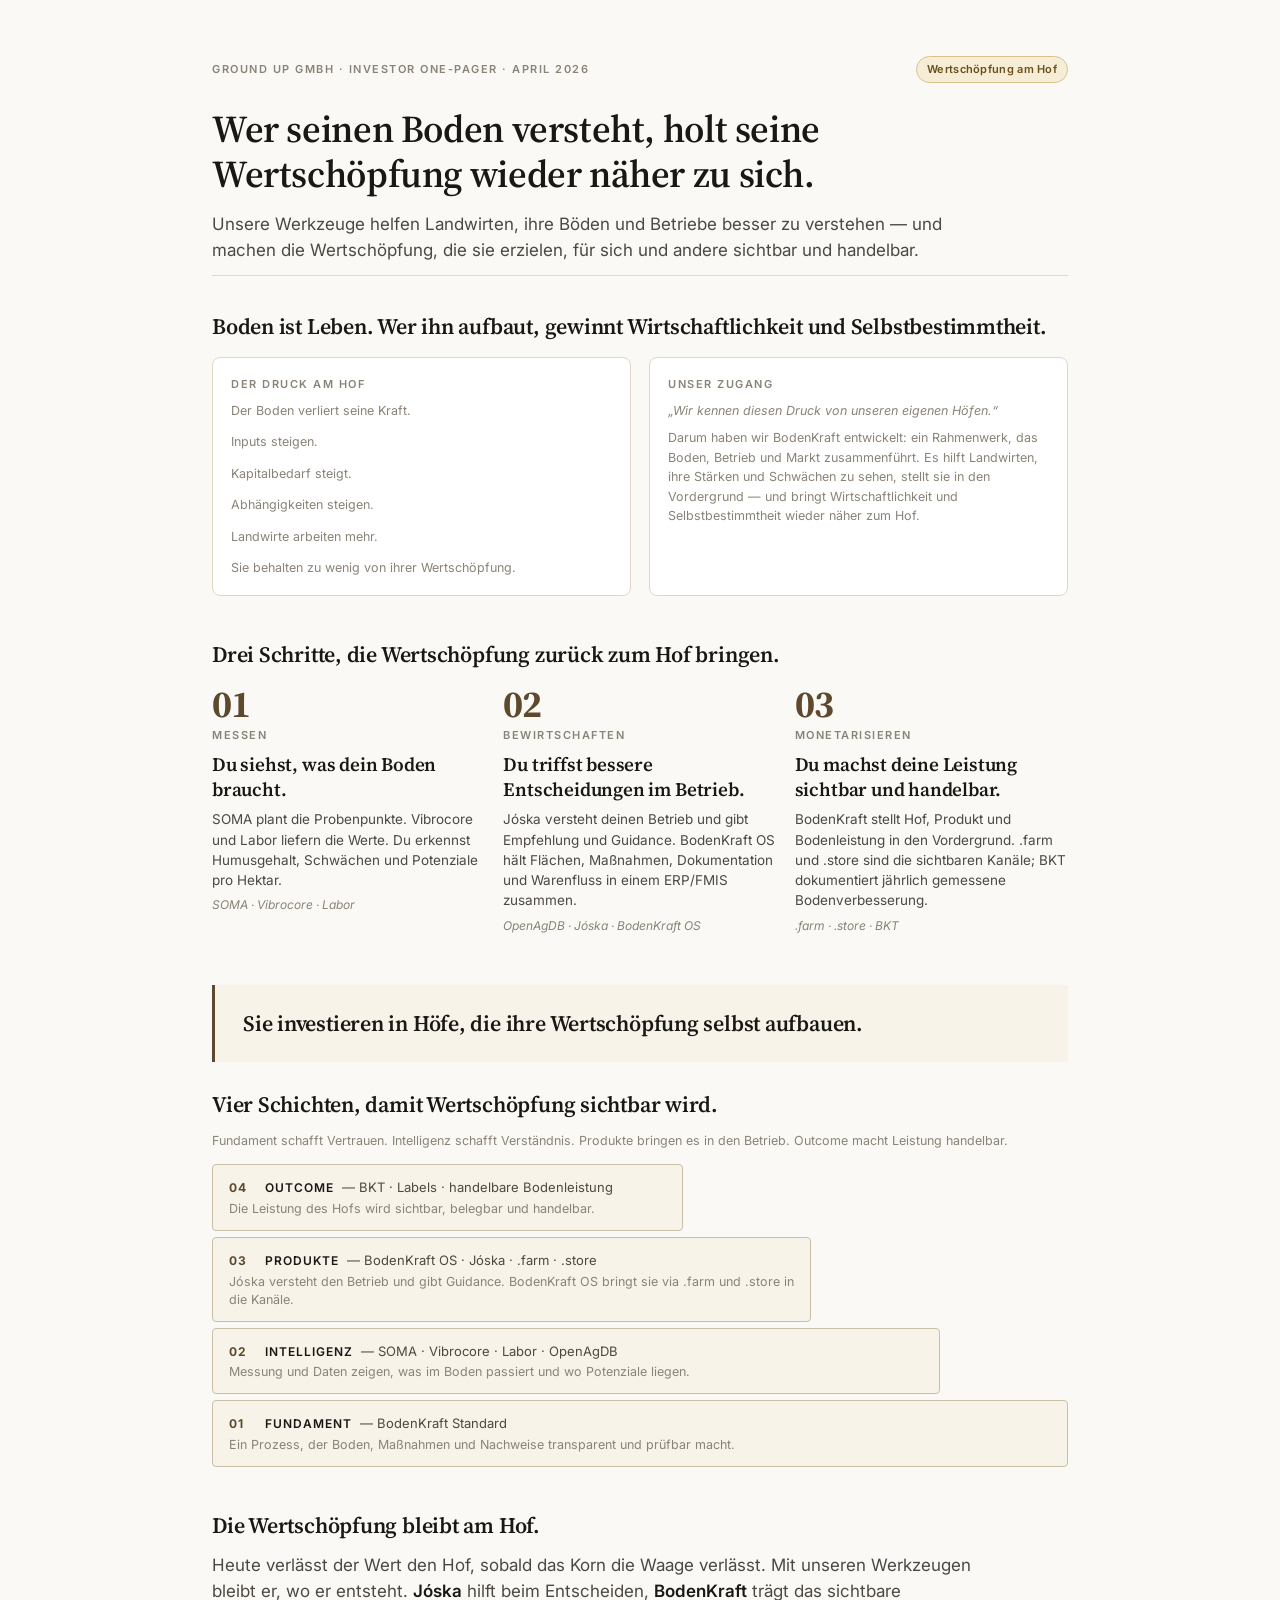
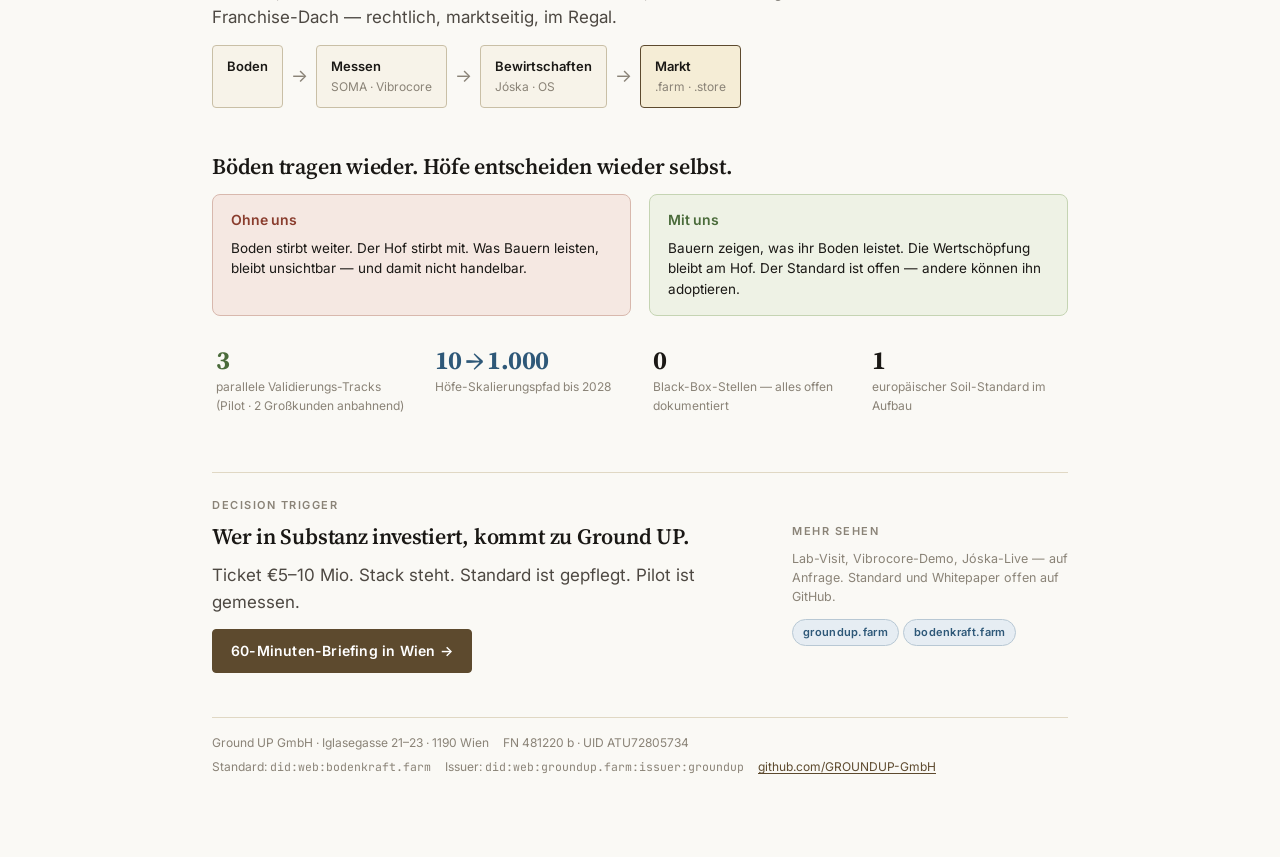
==== storybrand.html @ 5b955aaf "refactor(storybrand): Stack als Fundament-Intelligenz-Produkte-Outcome schärfen Der Stack wurde von " ====
<!DOCTYPE html>
<html lang="de">
<head>
  <meta charset="UTF-8">
  <meta name="viewport" content="width=device-width, initial-scale=1">
  <title>Ground UP &mdash; Investor One-Pager</title>
  <meta name="description" content="Ground UP GmbH: Wer seinen Boden versteht, holt seine Wertschoepfung wieder naeher zu sich. Werkzeuge, die Landwirten helfen, ihre Boeden und Betriebe besser zu verstehen - und die Wertschoepfung, die sie erzielen, fuer sich und andere sichtbar und handelbar zu machen.">
  <meta property="og:title" content="Ground UP - Investor One-Pager">
  <meta property="og:description" content="Werkzeuge fuer Landwirte, die ihre Bodengesundheit aufbauen - und die Wertschoepfung naeher zum Hof holen.">
  <meta property="og:type" content="website">
  <link rel="preconnect" href="https://fonts.googleapis.com">
  <link rel="preconnect" href="https://fonts.gstatic.com" crossorigin>
  <link href="https://fonts.googleapis.com/css2?family=Inter:wght@400;500;600;700&family=Source+Serif+4:opsz,wght@8..60,500;8..60,600;8..60,700&family=JetBrains+Mono:wght@400;500&display=swap" rel="stylesheet">
  <style>
    :root {
      --bg: #faf9f5;
      --surface: #f3efe4;
      --surface-soft: #f7f3e9;
      --ink: #1a1815;
      --ink-2: #4d4842;
      --ink-3: #8a8377;
      --ink-4: #b8b1a2;
      --accent: #5d4a2e;
      --accent-soft: #8a6d3f;
      --gold: #b08838;
      --line: #e0d8c4;
      --line-strong: #c9bfa6;
      --success: #4a6b3a;
      --success-bg: #eef2e5;
      --danger: #8a3d2e;
      --danger-bg: #f5e8e2;
      --info: #2e5878;
      --info-bg: #e6edf3;
      --radius: 4px;
      --radius-lg: 8px;
      --maxw: 920px;
    }

    * { box-sizing: border-box; }
    html, body { margin: 0; padding: 0; }

    body {
      font-family: 'Inter', -apple-system, BlinkMacSystemFont, sans-serif;
      font-size: 15px;
      line-height: 1.55;
      color: var(--ink);
      background: var(--bg);
      -webkit-font-smoothing: antialiased;
      -moz-osx-font-smoothing: grayscale;
    }

    main.page {
      max-width: var(--maxw);
      margin: 0 auto;
      padding: 56px 32px 80px;
    }

    section { margin-bottom: 44px; }
    section.tight { margin-bottom: 28px; }

    h1, h2, h3 { font-family: 'Source Serif 4', Georgia, serif; font-weight: 600; color: var(--ink); margin: 0; letter-spacing: -0.01em; }
    h1 { font-size: 38px; line-height: 1.18; margin-bottom: 14px; }
    h2 { font-size: 22px; line-height: 1.3; margin-bottom: 12px; }
    h3 { font-size: 17px; line-height: 1.35; margin-bottom: 6px; font-family: 'Inter', sans-serif; font-weight: 600; }
    p { margin: 0 0 12px; }
    p:last-child { margin-bottom: 0; }
    em { font-style: italic; color: var(--ink-2); }
    strong { font-weight: 600; color: var(--ink); }
    code { font-family: 'JetBrains Mono', SFMono-Regular, Menlo, monospace; font-size: 0.88em; background: var(--surface); padding: 1px 5px; border-radius: 3px; color: var(--ink-2); }
    a { color: var(--accent); text-decoration: underline; text-decoration-thickness: 1px; text-underline-offset: 2px; }
    a:hover { color: var(--accent-soft); }

    .meta {
      font-size: 11px;
      letter-spacing: 1.5px;
      text-transform: uppercase;
      color: var(--ink-3);
      font-weight: 600;
    }
    .lead {
      font-size: 17px;
      color: var(--ink-2);
      line-height: 1.55;
      max-width: 760px;
    }

    header.hero { padding-bottom: 12px; border-bottom: 1px solid var(--line); margin-bottom: 36px; }
    header.hero .top-row { display: flex; justify-content: space-between; align-items: center; gap: 16px; margin-bottom: 24px; flex-wrap: wrap; }
    .pill { display: inline-block; font-size: 11px; font-weight: 600; padding: 4px 10px; border-radius: 999px; background: var(--surface); color: var(--accent); border: 1px solid var(--line-strong); letter-spacing: 0.3px; }
    .pill.gold { background: #f5edd6; border-color: #d8c388; color: #6b4f1a; }
    .pill.success { background: var(--success-bg); border-color: #c5d4b3; color: var(--success); }
    .pill.danger { background: var(--danger-bg); border-color: #d8b8ad; color: var(--danger); }
    .pill.info { background: var(--info-bg); border-color: #b8c8d4; color: var(--info); }

    .grid-3 { display: grid; grid-template-columns: repeat(3, minmax(0, 1fr)); gap: 18px; }
    .grid-2 { display: grid; grid-template-columns: 1fr 1fr; gap: 18px; }
    .grid-4 { display: grid; grid-template-columns: repeat(4, minmax(0, 1fr)); gap: 18px; }
    .grid-cta { display: grid; grid-template-columns: 2fr 1fr; gap: 28px; align-items: center; }

    .card { background: #fff; border: 1px solid var(--line); border-radius: var(--radius-lg); padding: 18px; }
    .card-label { font-size: 11px; letter-spacing: 1.5px; text-transform: uppercase; color: var(--ink-3); margin-bottom: 8px; font-weight: 600; }
    .card h3 { margin-bottom: 4px; }

    .plan-step { padding-top: 4px; }
    .plan-step .num { font-family: 'Source Serif 4', Georgia, serif; font-size: 38px; font-weight: 700; color: var(--accent); line-height: 1; letter-spacing: -1px; margin-bottom: 4px; }
    .plan-step .step-tag { font-size: 11px; font-weight: 600; color: var(--ink-3); letter-spacing: 1.5px; text-transform: uppercase; margin-bottom: 8px; }
    .plan-step h3 { font-family: 'Source Serif 4', Georgia, serif; font-size: 19px; font-weight: 600; color: var(--ink); line-height: 1.3; margin-bottom: 8px; letter-spacing: -0.01em; }
    .plan-step p { font-size: 13.5px; color: var(--ink-2); line-height: 1.5; margin-bottom: 6px; }
    .plan-step .tools { font-size: 12px; color: var(--ink-3); font-style: italic; margin-top: 2px; }

    .pull { margin: 28px 0; padding: 24px 28px; border-left: 3px solid var(--accent); background: var(--surface-soft); }
    .pull p { font-family: 'Source Serif 4', Georgia, serif; font-size: 22px; line-height: 1.35; color: var(--ink); font-weight: 600; letter-spacing: -0.01em; margin: 0; }
    @media print { .pull { padding: 14px 18px; margin: 14px 0; } .pull p { font-size: 13pt; } }

    .stack-row { display: flex; align-items: stretch; gap: 14px; margin-bottom: 6px; }
    .stack-bar { padding: 12px 16px; border: 1px solid var(--line-strong); background: var(--surface-soft); border-radius: var(--radius); display: flex; flex-direction: column; justify-content: center; min-height: 64px; }
    .stack-bar .head { display: flex; flex-wrap: wrap; align-items: baseline; gap: 8px; margin-bottom: 2px; }
    .stack-bar .tier { font-size: 12px; font-weight: 700; color: var(--accent); letter-spacing: 1px; min-width: 28px; }
    .stack-bar .label { font-size: 12px; font-weight: 600; text-transform: uppercase; letter-spacing: 1px; color: var(--ink); }
    .stack-bar .title { font-size: 13px; color: var(--ink-2); }
    .stack-bar .sub { font-size: 12.5px; color: var(--ink-3); line-height: 1.45; }
    .stack-meta { flex: 1; min-width: 0; display: flex; flex-direction: column; justify-content: center; gap: 4px; }
    .stack-meta .repo { font-family: 'JetBrains Mono', monospace; font-size: 11px; color: var(--ink-3); white-space: nowrap; overflow: hidden; text-overflow: ellipsis; }

    .chain { display: flex; flex-wrap: wrap; align-items: stretch; gap: 8px; margin: 14px 0 16px; }
    .chain-step { flex: 0 0 auto; padding: 10px 14px; border: 1px solid var(--line-strong); background: var(--surface-soft); border-radius: var(--radius); display: flex; flex-direction: column; gap: 2px; min-width: 0; }
    .chain-step.highlight { border-color: var(--accent); background: #f5edd6; }
    .chain-step .name { font-size: 13px; font-weight: 600; color: var(--ink); }
    .chain-step .tools { font-size: 12px; color: var(--ink-3); }
    .chain-arrow { display: flex; align-items: center; color: var(--ink-3); font-size: 18px; flex: 0 0 auto; }

    .callout { padding: 16px 18px; border: 1px solid; border-radius: var(--radius-lg); }
    .callout h3 { font-size: 14px; margin-bottom: 8px; font-weight: 600; }
    .callout p { font-size: 13.5px; margin-bottom: 6px; line-height: 1.5; }
    .callout p:last-child { margin-bottom: 0; }
    .callout.danger { background: var(--danger-bg); border-color: #d8b8ad; }
    .callout.danger h3 { color: var(--danger); }
    .callout.success { background: var(--success-bg); border-color: #c5d4b3; }
    .callout.success h3 { color: var(--success); }
    .callout.info { background: var(--info-bg); border-color: #b8c8d4; }
    .callout.info h3 { color: var(--info); }
    .callout.warm { background: #f5edd6; border-color: #d8c388; }
    .callout.warm h3 { color: #6b4f1a; }

    .stat { padding: 12px 4px; }
    .stat .v { font-family: 'Source Serif 4', Georgia, serif; font-size: 26px; font-weight: 700; color: var(--ink); line-height: 1.1; letter-spacing: -0.5px; }
    .stat .v.success { color: var(--success); }
    .stat .v.info { color: var(--info); }
    .stat .l { font-size: 12px; color: var(--ink-3); margin-top: 4px; }

    table { width: 100%; border-collapse: collapse; border: 1px solid var(--line); border-radius: var(--radius-lg); overflow: hidden; font-size: 13.5px; }
    th, td { padding: 10px 14px; text-align: left; border-bottom: 1px solid var(--line); }
    th { background: var(--surface); font-weight: 600; font-size: 12px; text-transform: uppercase; letter-spacing: 0.5px; color: var(--ink-2); }
    tr:last-child td { border-bottom: 0; }
    tr.t-success td { background: var(--success-bg); }
    tr.t-info td { background: var(--info-bg); }
    td.num { text-align: right; font-variant-numeric: tabular-nums; }

    .small { font-size: 12.5px; color: var(--ink-3); }
    .small.italic { font-style: italic; }

    .btn { display: inline-block; padding: 10px 18px; background: var(--accent); color: #fff !important; text-decoration: none; border-radius: var(--radius); font-weight: 600; font-size: 14px; letter-spacing: 0.2px; border: 1px solid var(--accent); transition: background 0.15s ease; }
    .btn:hover { background: var(--accent-soft); border-color: var(--accent-soft); color: #fff !important; }


    footer { margin-top: 36px; padding-top: 16px; border-top: 1px solid var(--line); font-size: 12px; color: var(--ink-3); display: flex; flex-direction: column; gap: 6px; }
    footer .row { display: flex; flex-wrap: wrap; gap: 14px; }
    footer code { font-size: 11.5px; background: transparent; padding: 0; color: var(--ink-3); }

    hr.divider { border: 0; border-top: 1px solid var(--line); margin: 24px 0; }

    @media (max-width: 720px) {
      main.page { padding: 32px 20px 48px; }
      h1 { font-size: 28px; }
      h2 { font-size: 19px; }
      .grid-3, .grid-2, .grid-4, .grid-cta { grid-template-columns: 1fr; }
      .stack-row { flex-direction: column; gap: 6px; }
      .stack-bar { width: 100% !important; }
      .stack-meta { flex-direction: row; align-items: center; gap: 10px; }
      .chain { flex-direction: column; }
      .chain-arrow { transform: rotate(90deg); }
    }

    @page { size: A4; margin: 14mm; }
    @media print {
      :root { --bg: #fff; --surface: #f5f1e8; }
      body { font-size: 10pt; line-height: 1.4; background: #fff; }
      main.page { padding: 0; max-width: none; }
      header.hero { margin-bottom: 16px; padding-bottom: 8px; }
      h1 { font-size: 22pt; margin-bottom: 8px; }
      h2 { font-size: 13pt; margin-bottom: 6px; }
      h3 { font-size: 11pt; }
      section { margin-bottom: 16px; page-break-inside: avoid; }
      .card, .callout, .stack-bar, .chain-step { page-break-inside: avoid; }
      .plan-step .num { font-size: 24pt; }
      .stat .v { font-size: 18pt; }
      .lead { font-size: 11pt; }
      .grid-3, .grid-2, .grid-4 { gap: 12px; }
      a { color: var(--ink); text-decoration: none; }
      footer { font-size: 9pt; }
      .no-print { display: none; }
    }
  </style>
</head>
<body>
  <main class="page">

    <header class="hero">
      <div class="top-row">
        <span class="meta">Ground UP GmbH &middot; Investor One-Pager &middot; April 2026</span>
        <span class="pill gold">Wertsch&ouml;pfung am Hof</span>
      </div>
      <h1>Wer seinen Boden versteht, holt seine Wertsch&ouml;pfung wieder n&auml;her zu sich.</h1>
      <p class="lead">Unsere Werkzeuge helfen Landwirten, ihre B&ouml;den und Betriebe besser zu verstehen &mdash; und machen die Wertsch&ouml;pfung, die sie erzielen, f&uuml;r sich und andere sichtbar und handelbar.</p>
    </header>

    <section class="story">
      <h2>Boden ist Leben. Wer ihn aufbaut, gewinnt Wirtschaftlichkeit und Selbstbestimmtheit.</h2>
      <div class="grid-2" style="margin-top: 16px;">
        <div class="card">
          <div class="card-label">Der Druck am Hof</div>
          <p class="small">Der Boden verliert seine Kraft.</p>
          <p class="small">Inputs steigen.</p>
          <p class="small">Kapitalbedarf steigt.</p>
          <p class="small">Abh&auml;ngigkeiten steigen.</p>
          <p class="small">Landwirte arbeiten mehr.</p>
          <p class="small">Sie behalten zu wenig von ihrer Wertsch&ouml;pfung.</p>
        </div>
        <div class="card">
          <div class="card-label">Unser Zugang</div>
          <p class="small italic" style="margin-bottom: 8px;">&bdquo;Wir kennen diesen Druck von unseren eigenen H&ouml;fen.&ldquo;</p>
          <p class="small">Darum haben wir BodenKraft entwickelt: ein Rahmenwerk, das Boden, Betrieb und Markt zusammenf&uuml;hrt. Es hilft Landwirten, ihre St&auml;rken und Schw&auml;chen zu sehen, stellt sie in den Vordergrund &mdash; und bringt Wirtschaftlichkeit und Selbstbestimmtheit wieder n&auml;her zum Hof.</p>
        </div>
      </div>
    </section>

    <section class="plan">
      <h2>Drei Schritte, die Wertsch&ouml;pfung zur&uuml;ck zum Hof bringen.</h2>
      <div class="grid-3">
        <div class="plan-step">
          <div class="num">01</div>
          <div class="step-tag">Messen</div>
          <h3>Du siehst, was dein Boden braucht.</h3>
          <p>SOMA plant die Probenpunkte. Vibrocore und Labor liefern die Werte. Du erkennst Humusgehalt, Schw&auml;chen und Potenziale pro Hektar.</p>
          <p class="tools">SOMA &middot; Vibrocore &middot; Labor</p>
        </div>
        <div class="plan-step">
          <div class="num">02</div>
          <div class="step-tag">Bewirtschaften</div>
          <h3>Du triffst bessere Entscheidungen im Betrieb.</h3>
          <p>J&oacute;ska versteht deinen Betrieb und gibt Empfehlung und Guidance. BodenKraft OS h&auml;lt Fl&auml;chen, Ma&szlig;nahmen, Dokumentation und Warenfluss in einem ERP/FMIS zusammen.</p>
          <p class="tools">OpenAgDB &middot; J&oacute;ska &middot; BodenKraft OS</p>
        </div>
        <div class="plan-step">
          <div class="num">03</div>
          <div class="step-tag">Monetarisieren</div>
          <h3>Du machst deine Leistung sichtbar und handelbar.</h3>
          <p>BodenKraft stellt Hof, Produkt und Bodenleistung in den Vordergrund. .farm und .store sind die sichtbaren Kan&auml;le; BKT dokumentiert j&auml;hrlich gemessene Bodenverbesserung.</p>
          <p class="tools">.farm &middot; .store &middot; BKT</p>
        </div>
      </div>
    </section>

    <div class="pull">
      <p>Sie investieren in H&ouml;fe, die ihre Wertsch&ouml;pfung selbst aufbauen.</p>
    </div>

    <section class="stack">
      <h2>Vier Schichten, damit Wertsch&ouml;pfung sichtbar wird.</h2>
      <p class="small">Fundament schafft Vertrauen. Intelligenz schafft Verst&auml;ndnis. Produkte bringen es in den Betrieb. Outcome macht Leistung handelbar.</p>

      <div style="margin-top: 14px;">
        <div class="stack-row">
          <div class="stack-bar" style="width: 55%;">
            <div class="head">
              <span class="tier">04</span>
              <span class="label">Outcome</span>
              <span class="title">&mdash; BKT &middot; Labels &middot; handelbare Bodenleistung</span>
            </div>
            <div class="sub">Die Leistung des Hofs wird sichtbar, belegbar und handelbar.</div>
          </div>
        </div>
        <div class="stack-row">
          <div class="stack-bar" style="width: 70%;">
            <div class="head">
              <span class="tier">03</span>
              <span class="label">Produkte</span>
              <span class="title">&mdash; BodenKraft OS &middot; J&oacute;ska &middot; .farm &middot; .store</span>
            </div>
            <div class="sub">J&oacute;ska versteht den Betrieb und gibt Guidance. BodenKraft OS bringt sie via .farm und .store in die Kan&auml;le.</div>
          </div>
        </div>
        <div class="stack-row">
          <div class="stack-bar" style="width: 85%;">
            <div class="head">
              <span class="tier">02</span>
              <span class="label">Intelligenz</span>
              <span class="title">&mdash; SOMA &middot; Vibrocore &middot; Labor &middot; OpenAgDB</span>
            </div>
            <div class="sub">Messung und Daten zeigen, was im Boden passiert und wo Potenziale liegen.</div>
          </div>
        </div>
        <div class="stack-row">
          <div class="stack-bar" style="width: 100%;">
            <div class="head">
              <span class="tier">01</span>
              <span class="label">Fundament</span>
              <span class="title">&mdash; BodenKraft Standard</span>
            </div>
            <div class="sub">Ein Prozess, der Boden, Ma&szlig;nahmen und Nachweise transparent und pr&uuml;fbar macht.</div>
          </div>
        </div>
      </div>
    </section>

    <section class="value-chain">
      <h2>Die Wertsch&ouml;pfung bleibt am Hof.</h2>
      <p class="lead">Heute verl&auml;sst der Wert den Hof, sobald das Korn die Waage verl&auml;sst. Mit unseren Werkzeugen bleibt er, wo er entsteht. <strong>J&oacute;ska</strong> hilft beim Entscheiden, <strong>BodenKraft</strong> tr&auml;gt das sichtbare Franchise-Dach &mdash; rechtlich, marktseitig, im Regal.</p>

      <div class="chain">
        <div class="chain-step"><div class="name">Boden</div></div>
        <div class="chain-arrow">&rarr;</div>
        <div class="chain-step"><div class="name">Messen</div><div class="tools">SOMA &middot; Vibrocore</div></div>
        <div class="chain-arrow">&rarr;</div>
        <div class="chain-step"><div class="name">Bewirtschaften</div><div class="tools">J&oacute;ska &middot; OS</div></div>
        <div class="chain-arrow">&rarr;</div>
        <div class="chain-step highlight"><div class="name">Markt</div><div class="tools">.farm &middot; .store</div></div>
      </div>
    </section>

    <section class="stakes">
      <h2>B&ouml;den tragen wieder. H&ouml;fe entscheiden wieder selbst.</h2>
      <div class="grid-2" style="margin-top: 14px;">
        <div class="callout danger">
          <h3>Ohne uns</h3>
          <p>Boden stirbt weiter. Der Hof stirbt mit. Was Bauern leisten, bleibt unsichtbar &mdash; und damit nicht handelbar.</p>
        </div>
        <div class="callout success">
          <h3>Mit uns</h3>
          <p>Bauern zeigen, was ihr Boden leistet. Die Wertsch&ouml;pfung bleibt am Hof. Der Standard ist offen &mdash; andere k&ouml;nnen ihn adoptieren.</p>
        </div>
      </div>

      <div class="grid-4" style="margin-top: 18px;">
        <div class="stat"><div class="v success">3</div><div class="l">parallele Validierungs-Tracks (Pilot &middot; 2 Gro&szlig;kunden anbahnend)</div></div>
        <div class="stat"><div class="v info">10 &rarr; 1.000</div><div class="l">H&ouml;fe-Skalierungspfad bis 2028</div></div>
        <div class="stat"><div class="v">0</div><div class="l">Black-Box-Stellen &mdash; alles offen dokumentiert</div></div>
        <div class="stat"><div class="v">1</div><div class="l">europ&auml;ischer Soil-Standard im Aufbau</div></div>
      </div>
    </section>

    <hr class="divider">

    <section class="cta">
      <div class="grid-cta">
        <div>
          <div class="meta">Decision Trigger</div>
          <h2 style="margin-top: 8px;">Wer in Substanz investiert, kommt zu Ground UP.</h2>
          <p class="lead">Ticket &euro;5&ndash;10 Mio. Stack steht. Standard ist gepflegt. Pilot ist gemessen.</p>
          <p style="margin-top: 14px;">
            <a href="mailto:franz@groundup.farm?subject=Termsheet-Briefing%20%E2%80%94%20Ground%20UP" class="btn no-print">60-Minuten-Briefing in Wien &rarr;</a>
          </p>
        </div>
        <div>
          <div class="meta">Mehr sehen</div>
          <p class="small" style="margin-top: 8px;">Lab-Visit, Vibrocore-Demo, J&oacute;ska-Live &mdash; auf Anfrage. Standard und Whitepaper offen auf GitHub.</p>
          <p style="margin-top: 8px;">
            <span class="pill info">groundup.farm</span>
            <span class="pill info">bodenkraft.farm</span>
          </p>
        </div>
      </div>
    </section>

    <footer>
      <div class="row">
        <span>Ground UP GmbH &middot; Iglasegasse 21&ndash;23 &middot; 1190 Wien</span>
        <span>FN 481220 b &middot; UID ATU72805734</span>
      </div>
      <div class="row">
        <span>Standard: <code>did:web:bodenkraft.farm</code></span>
        <span>Issuer: <code>did:web:groundup.farm:issuer:groundup</code></span>
        <span><a href="https://github.com/GROUNDUP-GmbH">github.com/GROUNDUP-GmbH</a></span>
      </div>
    </footer>

  </main>
</body>
</html>
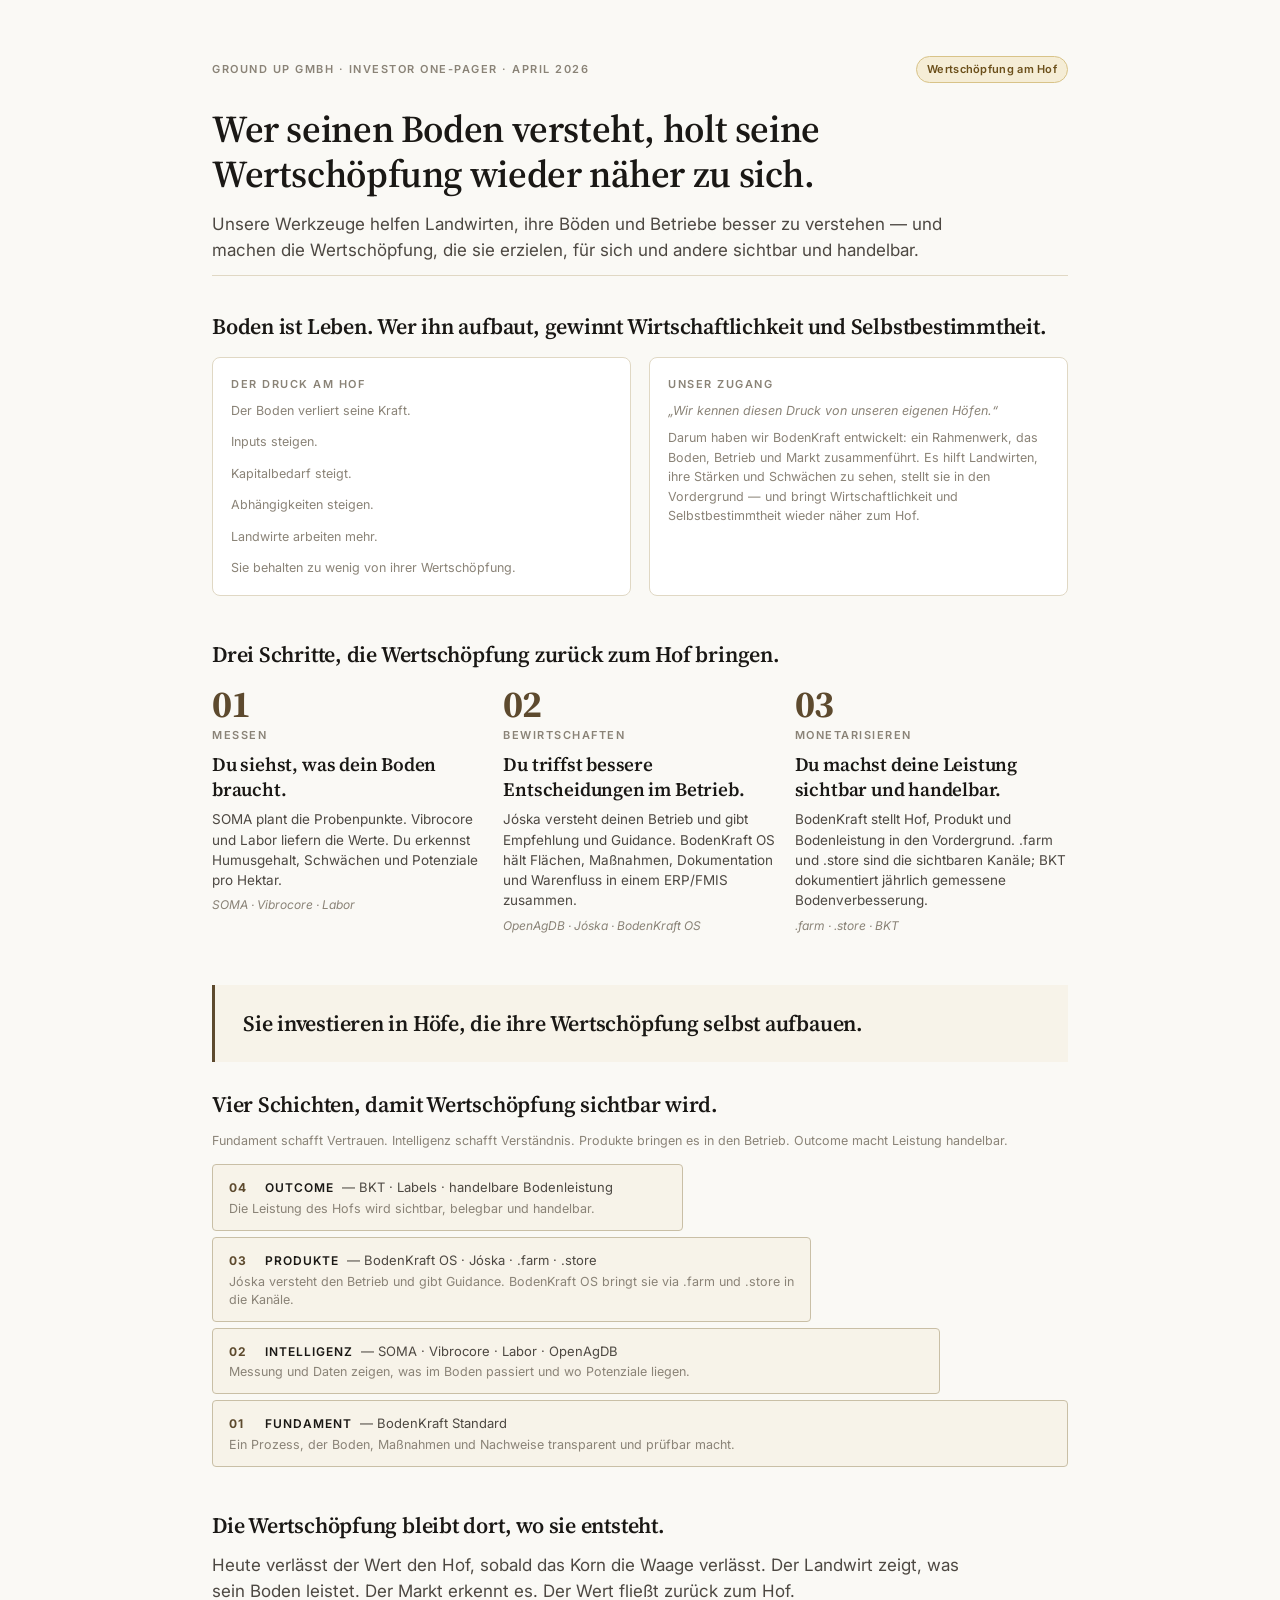
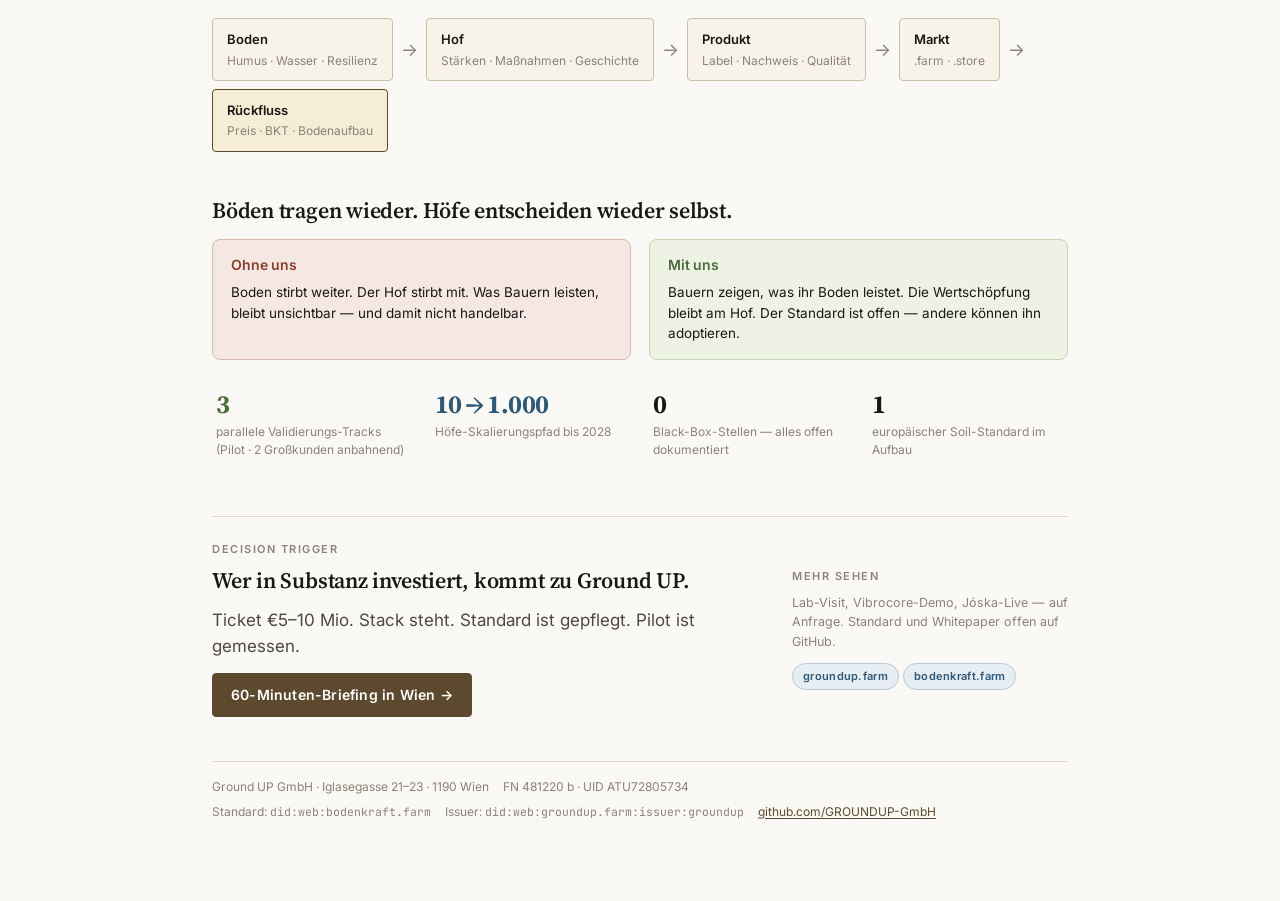
==== commit 6e55947f: "refactor(storybrand): Wertfluss statt Prozesskette zeigen Die Value-Chain-Sektion wurde von einer zw" ====
--- a/storybrand.html
+++ b/storybrand.html
@@ -314,17 +314,19 @@
     </section>
 
     <section class="value-chain">
-      <h2>Die Wertsch&ouml;pfung bleibt am Hof.</h2>
-      <p class="lead">Heute verl&auml;sst der Wert den Hof, sobald das Korn die Waage verl&auml;sst. Mit unseren Werkzeugen bleibt er, wo er entsteht. <strong>J&oacute;ska</strong> hilft beim Entscheiden, <strong>BodenKraft</strong> tr&auml;gt das sichtbare Franchise-Dach &mdash; rechtlich, marktseitig, im Regal.</p>
+      <h2>Die Wertsch&ouml;pfung bleibt dort, wo sie entsteht.</h2>
+      <p class="lead">Heute verl&auml;sst der Wert den Hof, sobald das Korn die Waage verl&auml;sst. Der Landwirt zeigt, was sein Boden leistet. Der Markt erkennt es. Der Wert flie&szlig;t zur&uuml;ck zum Hof.</p>
 
       <div class="chain">
-        <div class="chain-step"><div class="name">Boden</div></div>
+        <div class="chain-step"><div class="name">Boden</div><div class="tools">Humus &middot; Wasser &middot; Resilienz</div></div>
         <div class="chain-arrow">&rarr;</div>
-        <div class="chain-step"><div class="name">Messen</div><div class="tools">SOMA &middot; Vibrocore</div></div>
+        <div class="chain-step"><div class="name">Hof</div><div class="tools">St&auml;rken &middot; Ma&szlig;nahmen &middot; Geschichte</div></div>
         <div class="chain-arrow">&rarr;</div>
-        <div class="chain-step"><div class="name">Bewirtschaften</div><div class="tools">J&oacute;ska &middot; OS</div></div>
+        <div class="chain-step"><div class="name">Produkt</div><div class="tools">Label &middot; Nachweis &middot; Qualit&auml;t</div></div>
         <div class="chain-arrow">&rarr;</div>
-        <div class="chain-step highlight"><div class="name">Markt</div><div class="tools">.farm &middot; .store</div></div>
+        <div class="chain-step"><div class="name">Markt</div><div class="tools">.farm &middot; .store</div></div>
+        <div class="chain-arrow">&rarr;</div>
+        <div class="chain-step highlight"><div class="name">R&uuml;ckfluss</div><div class="tools">Preis &middot; BKT &middot; Bodenaufbau</div></div>
       </div>
     </section>
 
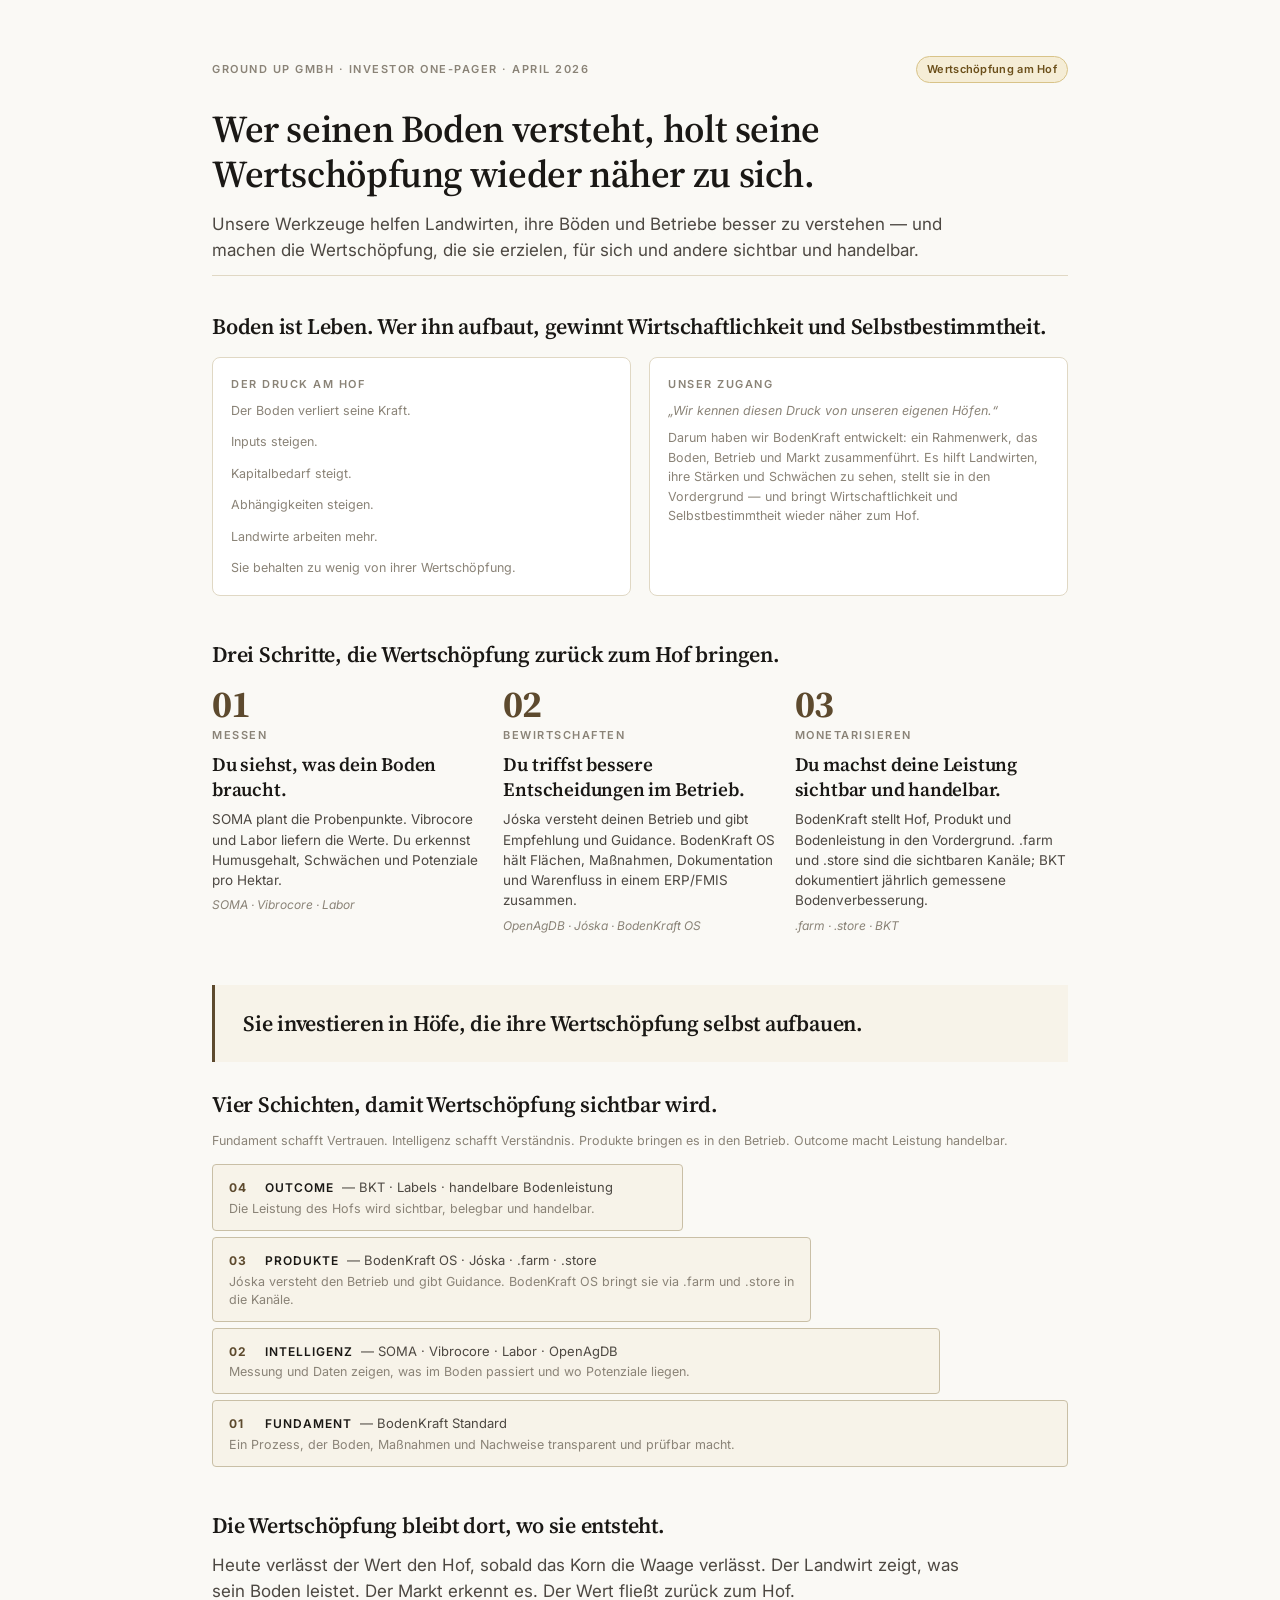
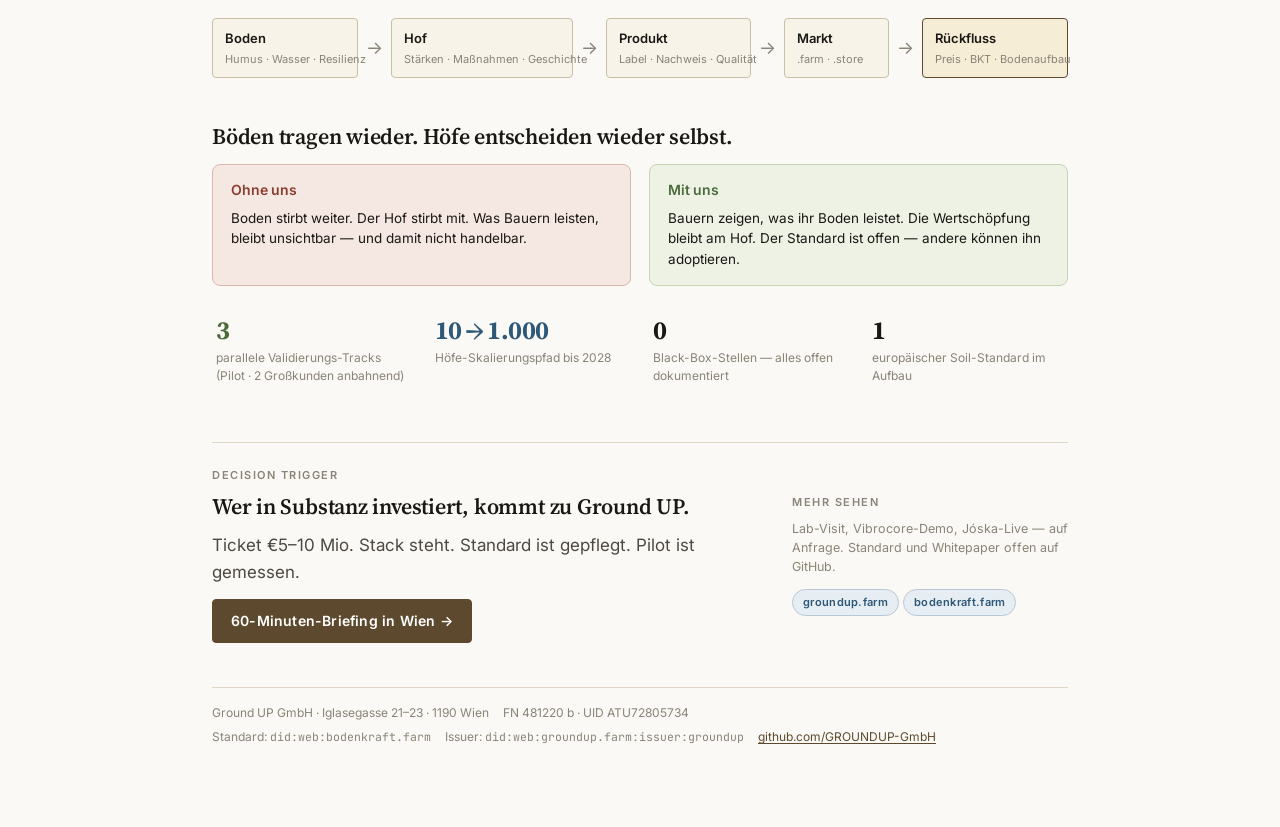
==== commit de98d514: "fix(storybrand): Wertfluss-Kette auf Desktop in einer Zeile halten Die neue fuenfteilige Wertfluss-K" ====
--- a/storybrand.html
+++ b/storybrand.html
@@ -128,6 +128,13 @@
     .chain-step .name { font-size: 13px; font-weight: 600; color: var(--ink); }
     .chain-step .tools { font-size: 12px; color: var(--ink-3); }
     .chain-arrow { display: flex; align-items: center; color: var(--ink-3); font-size: 18px; flex: 0 0 auto; }
+    .value-chain .chain {
+      display: grid;
+      grid-template-columns: minmax(0, 1fr) auto minmax(0, 1.25fr) auto minmax(0, 1fr) auto minmax(0, 0.72fr) auto minmax(0, 1fr);
+      align-items: stretch;
+    }
+    .value-chain .chain-step { width: 100%; padding: 9px 12px; }
+    .value-chain .chain-step .tools { font-size: 11px; white-space: nowrap; }
 
     .callout { padding: 16px 18px; border: 1px solid; border-radius: var(--radius-lg); }
     .callout h3 { font-size: 14px; margin-bottom: 8px; font-weight: 600; }
@@ -177,6 +184,9 @@
       .stack-row { flex-direction: column; gap: 6px; }
       .stack-bar { width: 100% !important; }
       .stack-meta { flex-direction: row; align-items: center; gap: 10px; }
+      .value-chain .chain { display: flex; flex-direction: column; }
+      .value-chain .chain-step { width: auto; }
+      .value-chain .chain-step .tools { white-space: normal; }
       .chain { flex-direction: column; }
       .chain-arrow { transform: rotate(90deg); }
     }
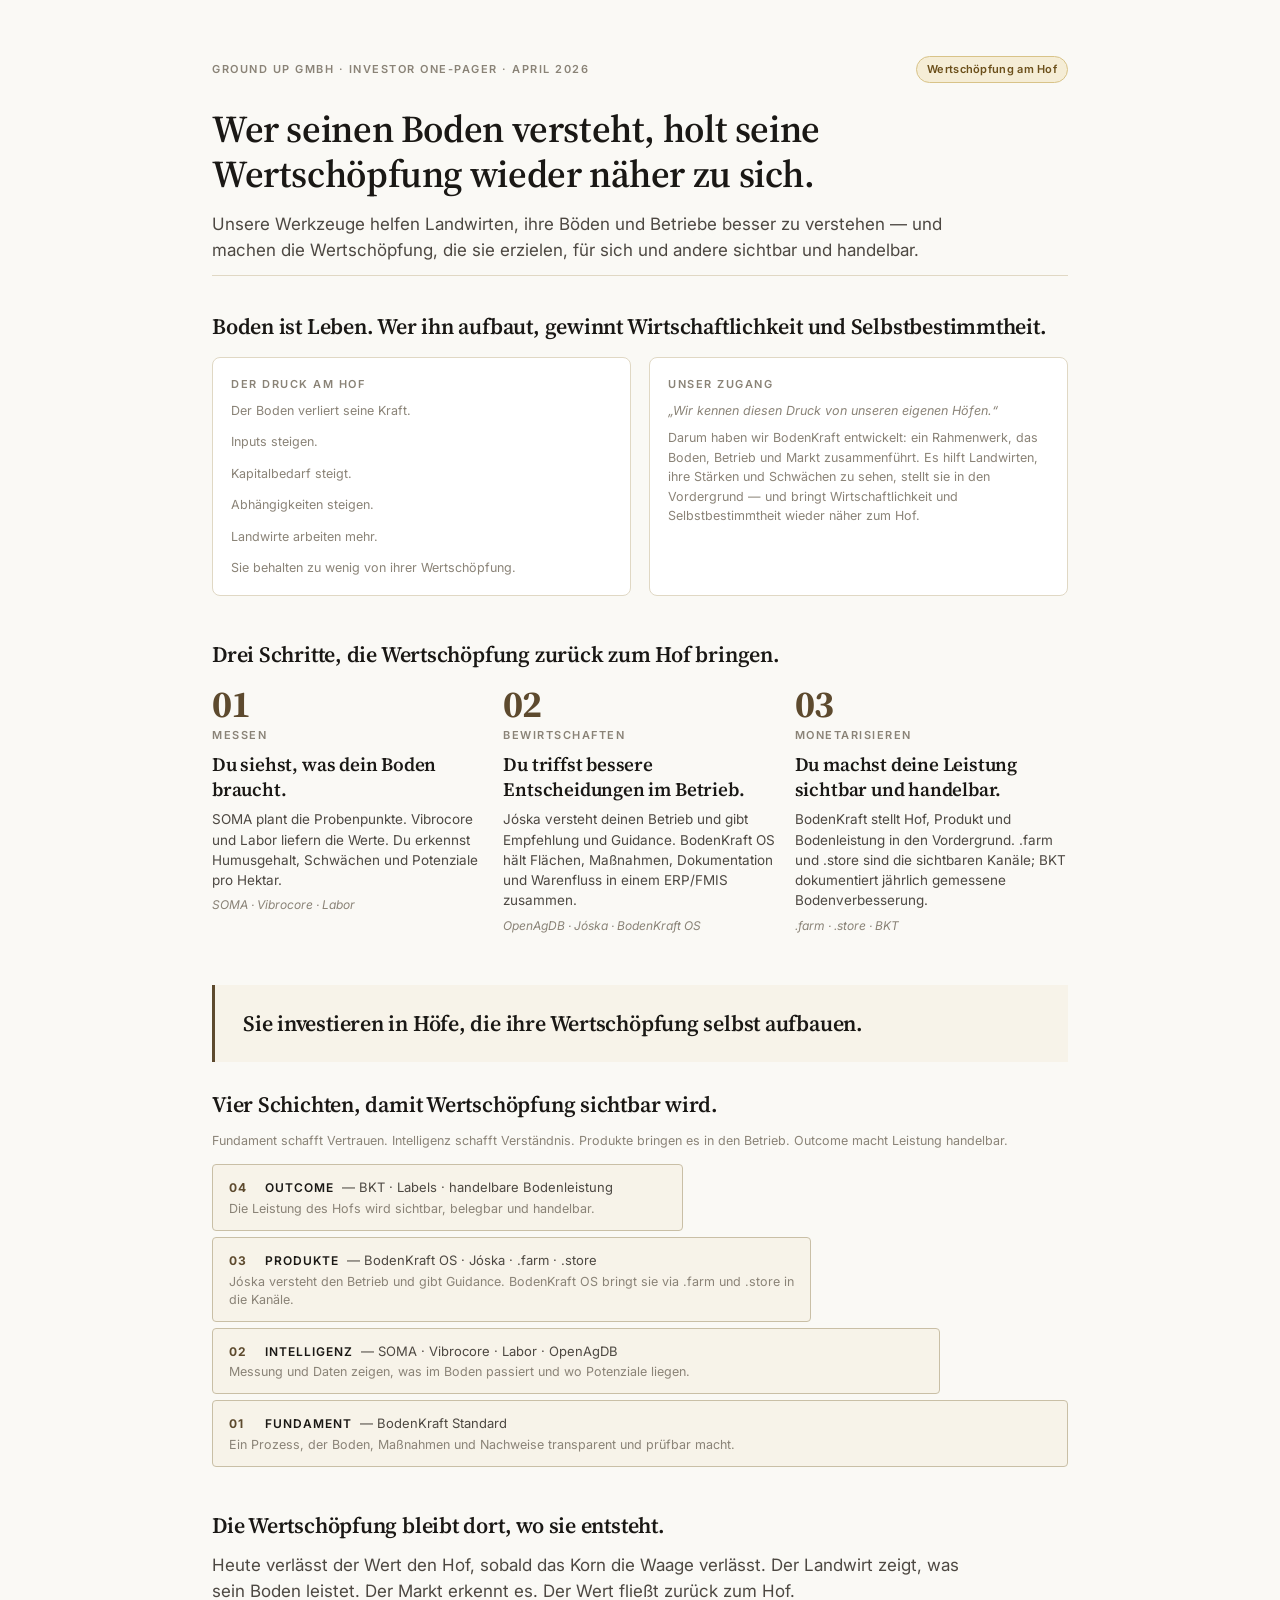
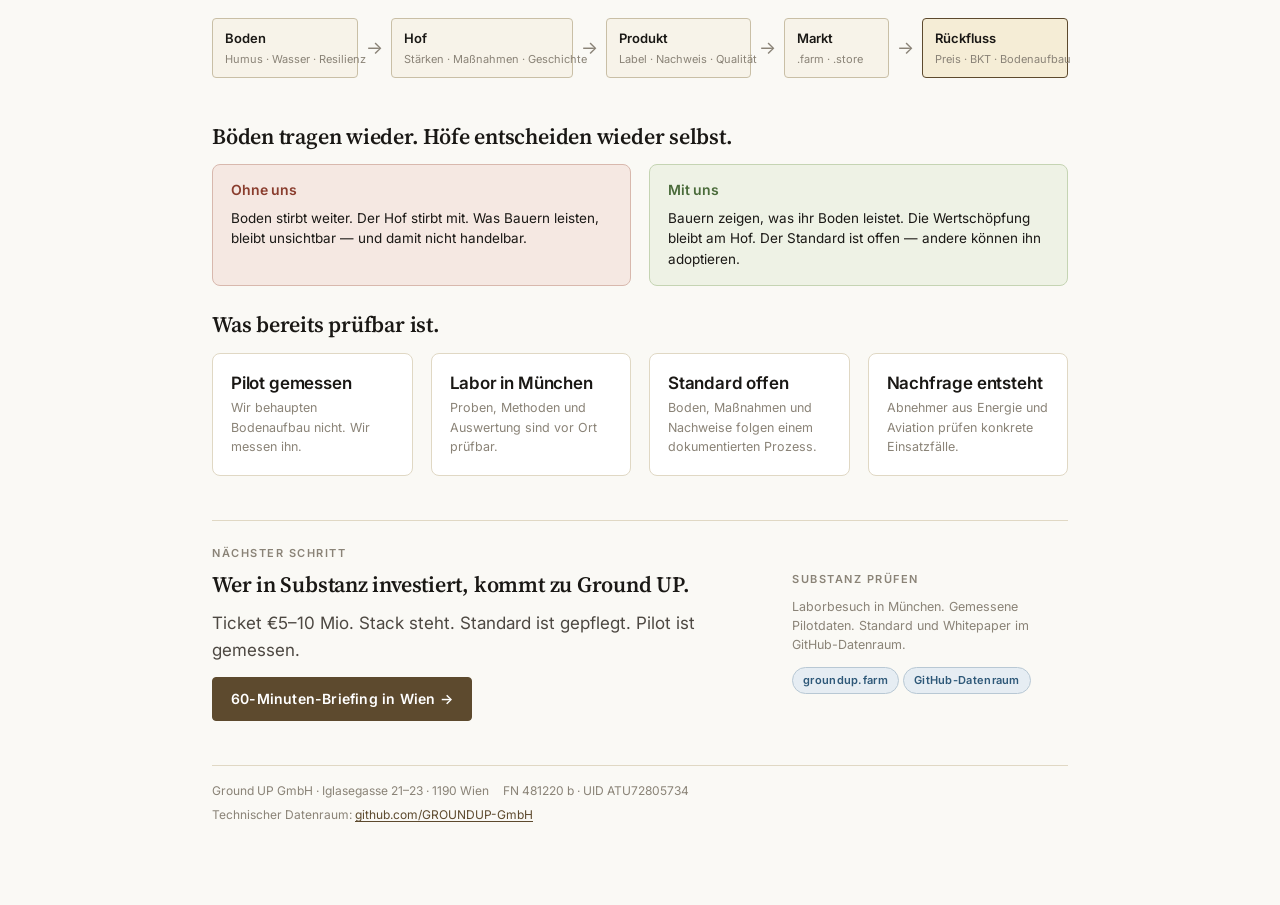
==== commit a13a6ed7: "refactor(storybrand): Schluss mit pruefbarer Substanz statt leerer Zahlen Die bisherige Zahlenzeile " ====
--- a/storybrand.html
+++ b/storybrand.html
@@ -353,11 +353,24 @@
         </div>
       </div>
 
-      <div class="grid-4" style="margin-top: 18px;">
-        <div class="stat"><div class="v success">3</div><div class="l">parallele Validierungs-Tracks (Pilot &middot; 2 Gro&szlig;kunden anbahnend)</div></div>
-        <div class="stat"><div class="v info">10 &rarr; 1.000</div><div class="l">H&ouml;fe-Skalierungspfad bis 2028</div></div>
-        <div class="stat"><div class="v">0</div><div class="l">Black-Box-Stellen &mdash; alles offen dokumentiert</div></div>
-        <div class="stat"><div class="v">1</div><div class="l">europ&auml;ischer Soil-Standard im Aufbau</div></div>
+      <h2 style="margin-top: 24px;">Was bereits pr&uuml;fbar ist.</h2>
+      <div class="grid-4" style="margin-top: 14px;">
+        <div class="card">
+          <h3>Pilot gemessen</h3>
+          <p class="small">Wir behaupten Bodenaufbau nicht. Wir messen ihn.</p>
+        </div>
+        <div class="card">
+          <h3>Labor in M&uuml;nchen</h3>
+          <p class="small">Proben, Methoden und Auswertung sind vor Ort pr&uuml;fbar.</p>
+        </div>
+        <div class="card">
+          <h3>Standard offen</h3>
+          <p class="small">Boden, Ma&szlig;nahmen und Nachweise folgen einem dokumentierten Prozess.</p>
+        </div>
+        <div class="card">
+          <h3>Nachfrage entsteht</h3>
+          <p class="small">Abnehmer aus Energie und Aviation pr&uuml;fen konkrete Einsatzf&auml;lle.</p>
+        </div>
       </div>
     </section>
 
@@ -366,7 +379,7 @@
     <section class="cta">
       <div class="grid-cta">
         <div>
-          <div class="meta">Decision Trigger</div>
+          <div class="meta">N&auml;chster Schritt</div>
           <h2 style="margin-top: 8px;">Wer in Substanz investiert, kommt zu Ground UP.</h2>
           <p class="lead">Ticket &euro;5&ndash;10 Mio. Stack steht. Standard ist gepflegt. Pilot ist gemessen.</p>
           <p style="margin-top: 14px;">
@@ -374,11 +387,11 @@
           </p>
         </div>
         <div>
-          <div class="meta">Mehr sehen</div>
-          <p class="small" style="margin-top: 8px;">Lab-Visit, Vibrocore-Demo, J&oacute;ska-Live &mdash; auf Anfrage. Standard und Whitepaper offen auf GitHub.</p>
+          <div class="meta">Substanz pr&uuml;fen</div>
+          <p class="small" style="margin-top: 8px;">Laborbesuch in M&uuml;nchen. Gemessene Pilotdaten. Standard und Whitepaper im GitHub-Datenraum.</p>
           <p style="margin-top: 8px;">
             <span class="pill info">groundup.farm</span>
-            <span class="pill info">bodenkraft.farm</span>
+            <span class="pill info">GitHub-Datenraum</span>
           </p>
         </div>
       </div>
@@ -390,9 +403,7 @@
         <span>FN 481220 b &middot; UID ATU72805734</span>
       </div>
       <div class="row">
-        <span>Standard: <code>did:web:bodenkraft.farm</code></span>
-        <span>Issuer: <code>did:web:groundup.farm:issuer:groundup</code></span>
-        <span><a href="https://github.com/GROUNDUP-GmbH">github.com/GROUNDUP-GmbH</a></span>
+        <span>Technischer Datenraum: <a href="https://github.com/GROUNDUP-GmbH">github.com/GROUNDUP-GmbH</a></span>
       </div>
     </footer>
 
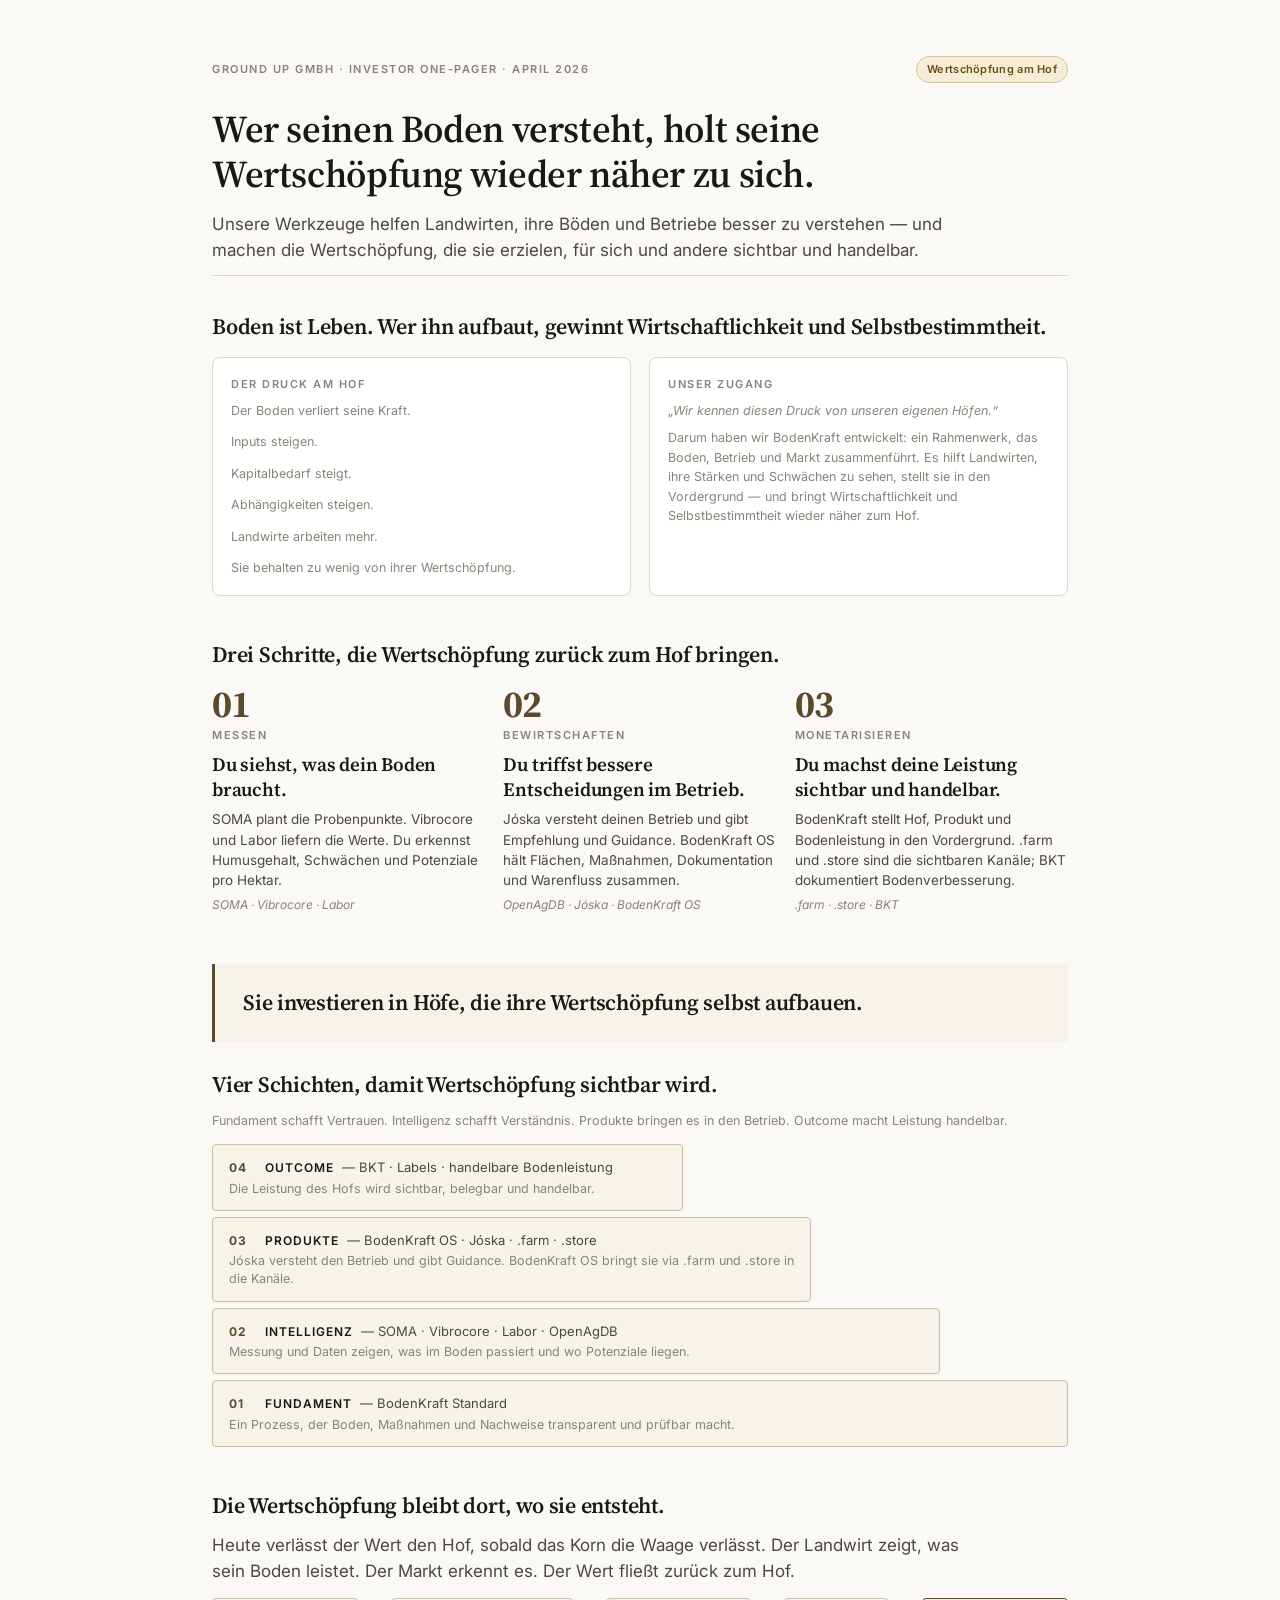
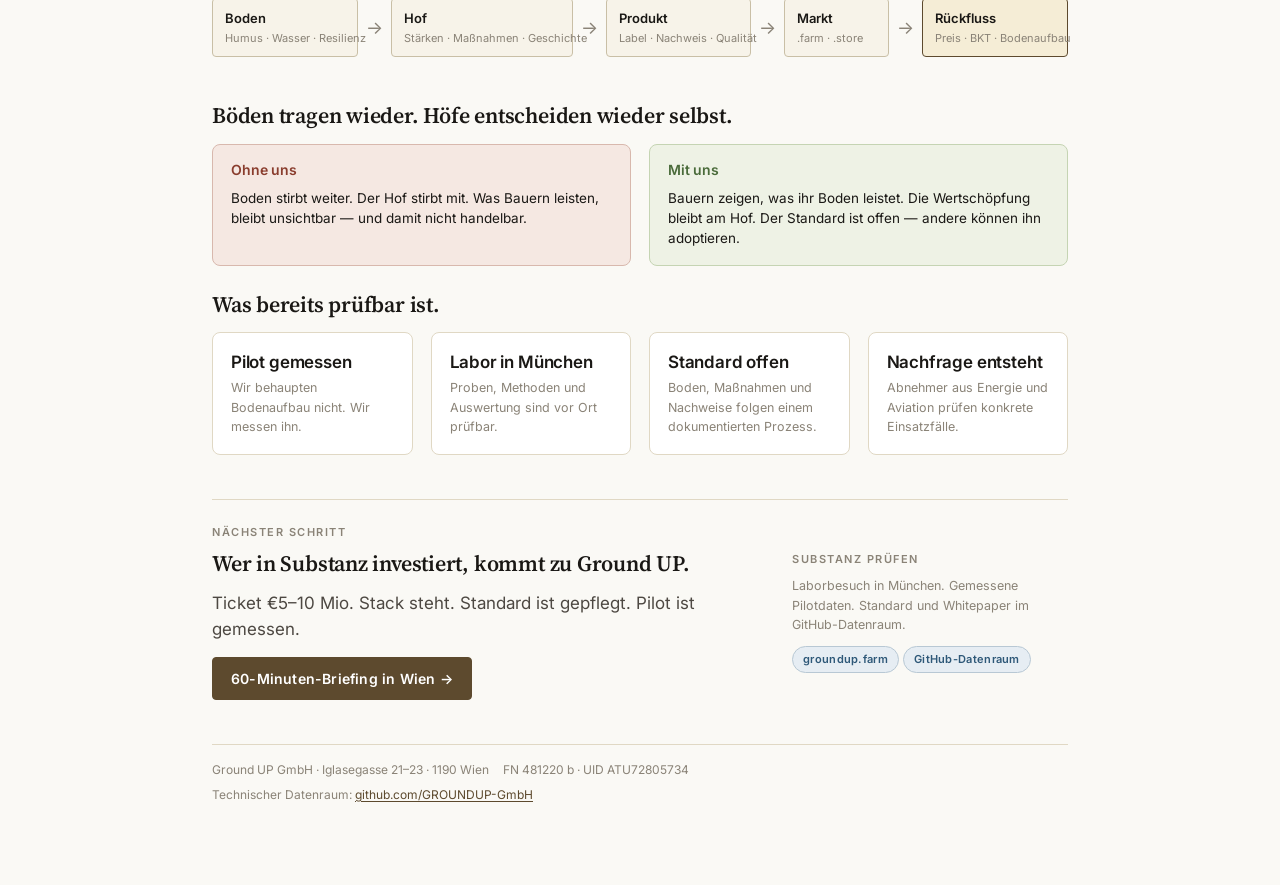
==== commit 99978b28: "refactor(storybrand): markierte Detailbegriffe aus Plan entfernen Entfernt "in einem ERP/FMIS" aus S" ====
--- a/storybrand.html
+++ b/storybrand.html
@@ -258,14 +258,14 @@
           <div class="num">02</div>
           <div class="step-tag">Bewirtschaften</div>
           <h3>Du triffst bessere Entscheidungen im Betrieb.</h3>
-          <p>J&oacute;ska versteht deinen Betrieb und gibt Empfehlung und Guidance. BodenKraft OS h&auml;lt Fl&auml;chen, Ma&szlig;nahmen, Dokumentation und Warenfluss in einem ERP/FMIS zusammen.</p>
+          <p>J&oacute;ska versteht deinen Betrieb und gibt Empfehlung und Guidance. BodenKraft OS h&auml;lt Fl&auml;chen, Ma&szlig;nahmen, Dokumentation und Warenfluss zusammen.</p>
           <p class="tools">OpenAgDB &middot; J&oacute;ska &middot; BodenKraft OS</p>
         </div>
         <div class="plan-step">
           <div class="num">03</div>
           <div class="step-tag">Monetarisieren</div>
           <h3>Du machst deine Leistung sichtbar und handelbar.</h3>
-          <p>BodenKraft stellt Hof, Produkt und Bodenleistung in den Vordergrund. .farm und .store sind die sichtbaren Kan&auml;le; BKT dokumentiert j&auml;hrlich gemessene Bodenverbesserung.</p>
+          <p>BodenKraft stellt Hof, Produkt und Bodenleistung in den Vordergrund. .farm und .store sind die sichtbaren Kan&auml;le; BKT dokumentiert Bodenverbesserung.</p>
           <p class="tools">.farm &middot; .store &middot; BKT</p>
         </div>
       </div>
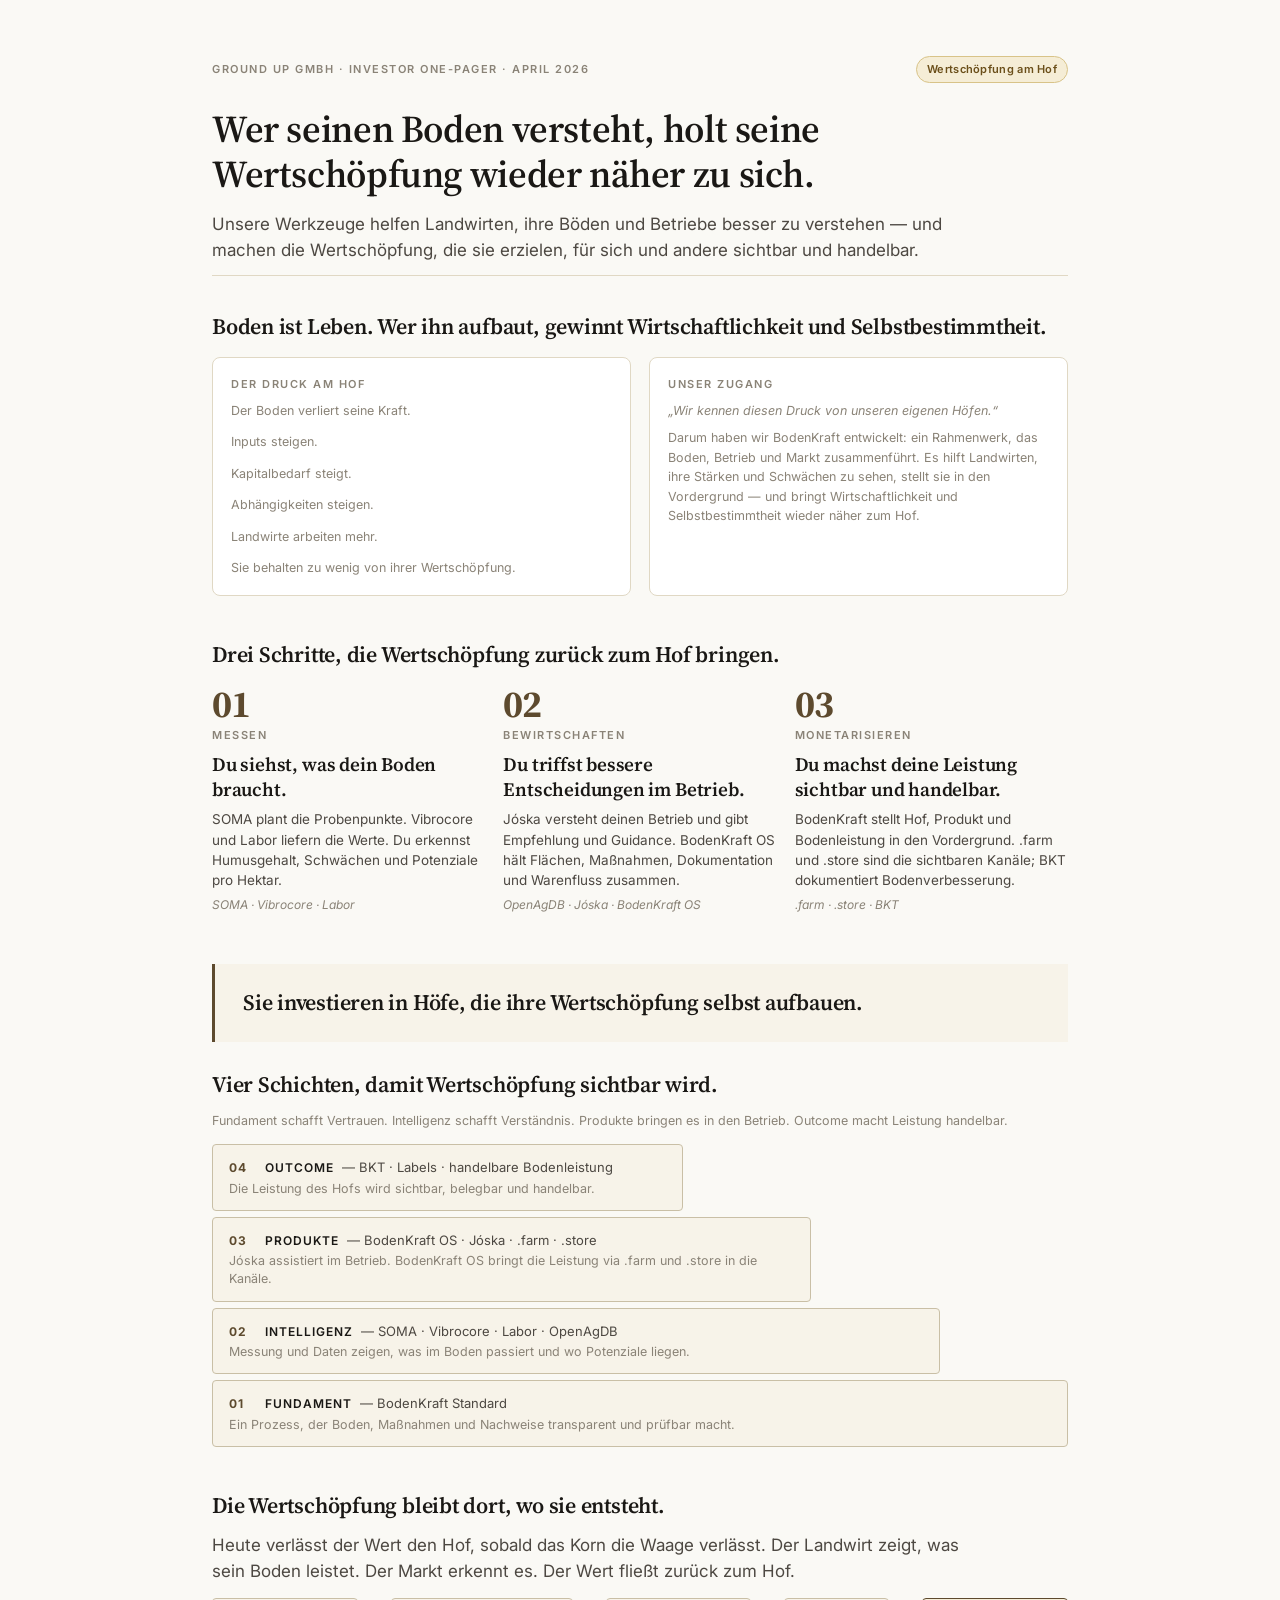
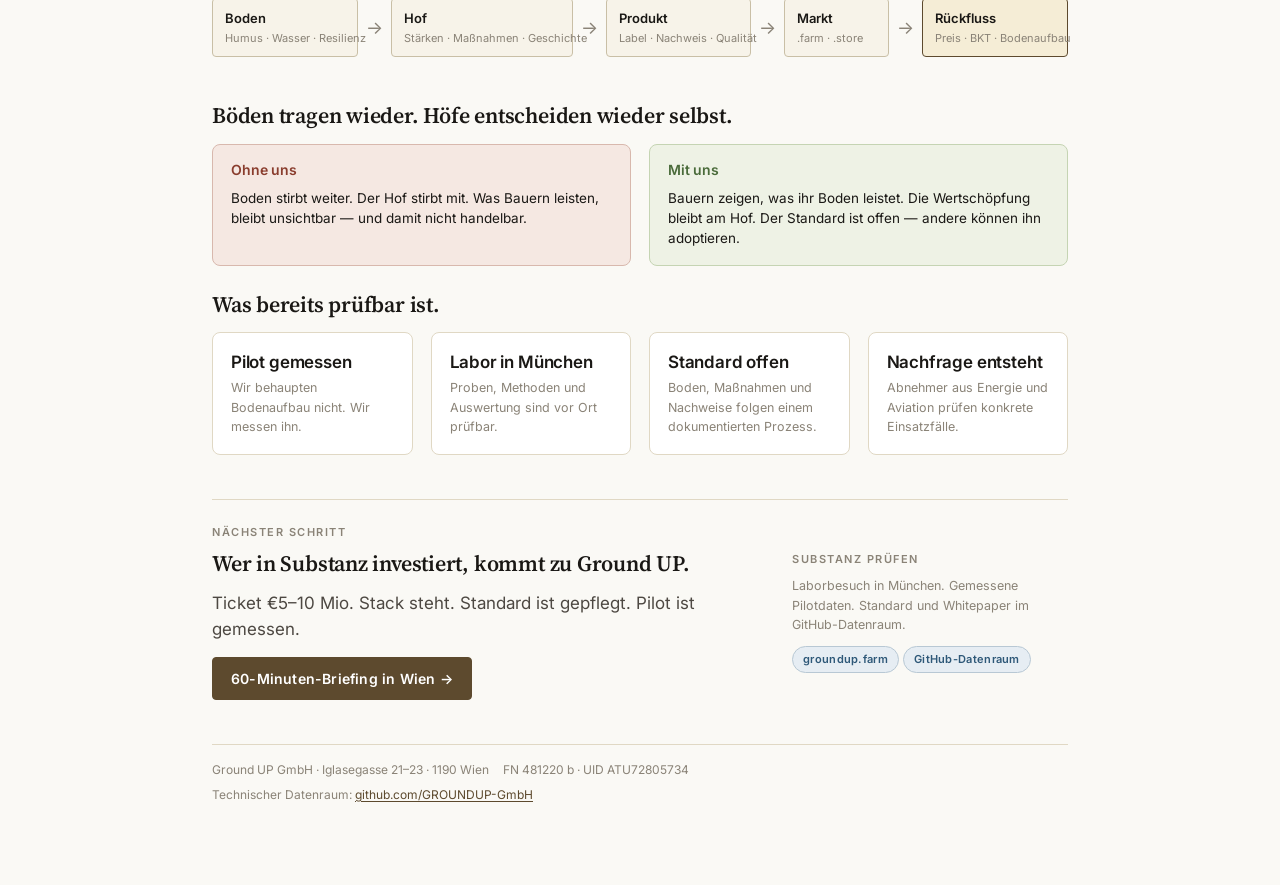
==== commit 047800ea: "refactor(storybrand): Joska als Assistenz im Betrieb formulieren Im Stack wird Joska nicht mehr als " ====
--- a/storybrand.html
+++ b/storybrand.html
@@ -297,7 +297,7 @@
               <span class="label">Produkte</span>
               <span class="title">&mdash; BodenKraft OS &middot; J&oacute;ska &middot; .farm &middot; .store</span>
             </div>
-            <div class="sub">J&oacute;ska versteht den Betrieb und gibt Guidance. BodenKraft OS bringt sie via .farm und .store in die Kan&auml;le.</div>
+            <div class="sub">J&oacute;ska assistiert im Betrieb. BodenKraft OS bringt die Leistung via .farm und .store in die Kan&auml;le.</div>
           </div>
         </div>
         <div class="stack-row">
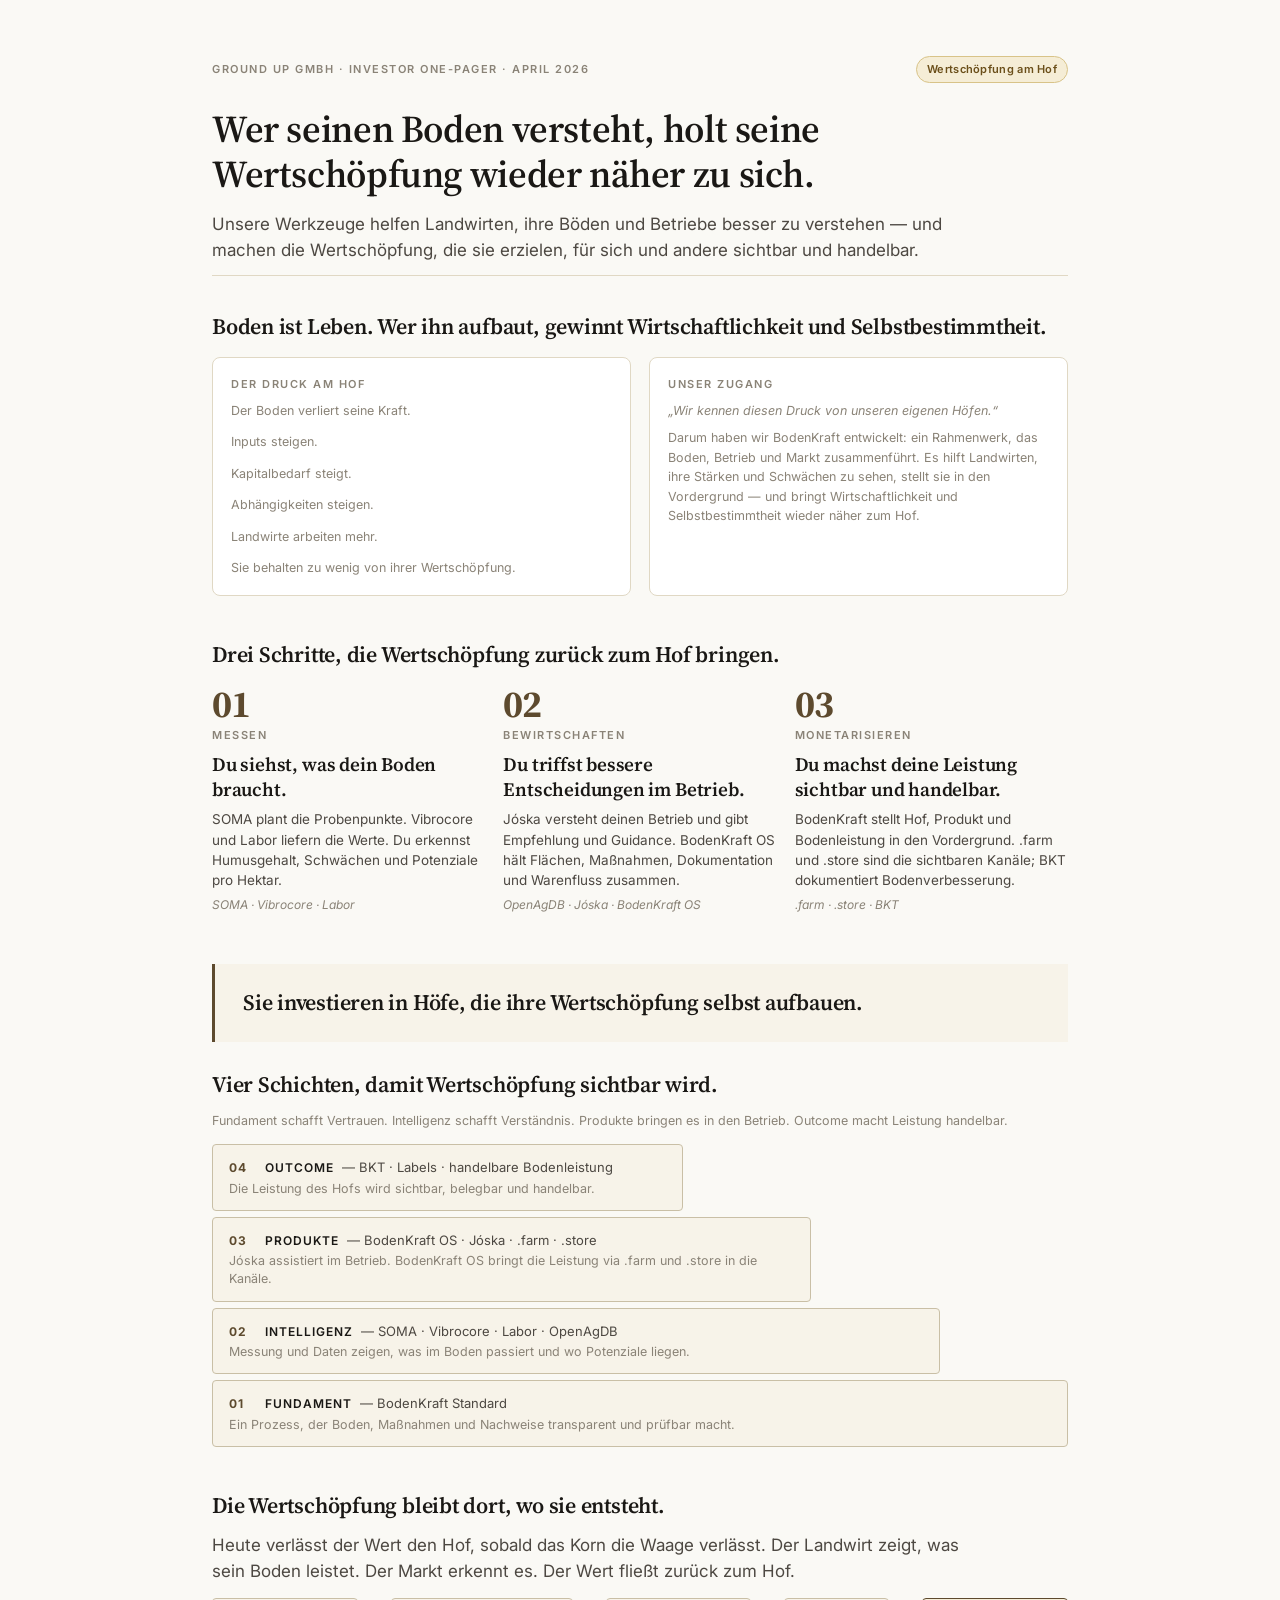
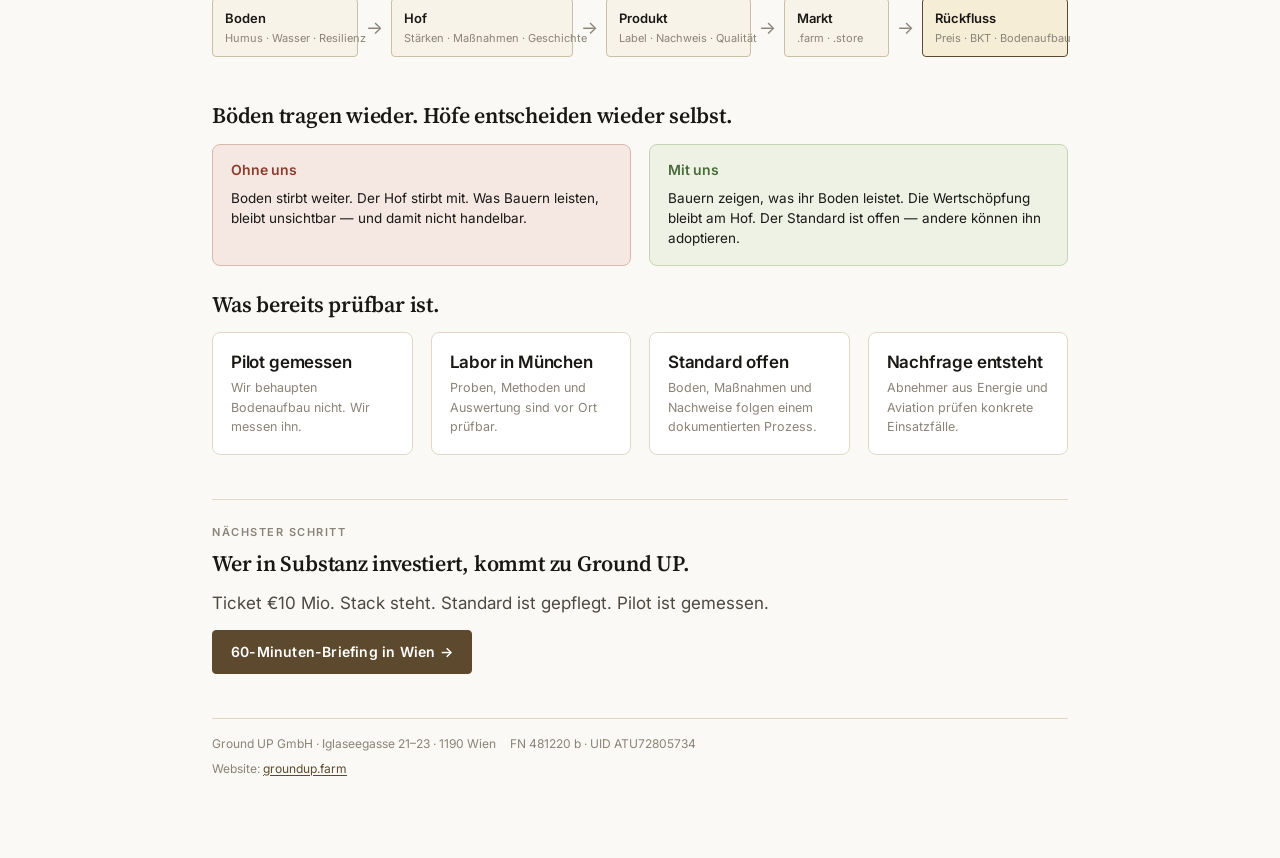
==== commit 991ba00a: "refactor(storybrand): CTA und Footer klaeren Der Schluss wurde auf eine eindeutige Investment-Aussag" ====
--- a/storybrand.html
+++ b/storybrand.html
@@ -377,33 +377,25 @@
     <hr class="divider">
 
     <section class="cta">
-      <div class="grid-cta">
+      <div>
         <div>
           <div class="meta">N&auml;chster Schritt</div>
           <h2 style="margin-top: 8px;">Wer in Substanz investiert, kommt zu Ground UP.</h2>
-          <p class="lead">Ticket &euro;5&ndash;10 Mio. Stack steht. Standard ist gepflegt. Pilot ist gemessen.</p>
+          <p class="lead">Ticket &euro;10 Mio. Stack steht. Standard ist gepflegt. Pilot ist gemessen.</p>
           <p style="margin-top: 14px;">
             <a href="mailto:franz@groundup.farm?subject=Termsheet-Briefing%20%E2%80%94%20Ground%20UP" class="btn no-print">60-Minuten-Briefing in Wien &rarr;</a>
           </p>
         </div>
-        <div>
-          <div class="meta">Substanz pr&uuml;fen</div>
-          <p class="small" style="margin-top: 8px;">Laborbesuch in M&uuml;nchen. Gemessene Pilotdaten. Standard und Whitepaper im GitHub-Datenraum.</p>
-          <p style="margin-top: 8px;">
-            <span class="pill info">groundup.farm</span>
-            <span class="pill info">GitHub-Datenraum</span>
-          </p>
-        </div>
       </div>
     </section>
 
     <footer>
       <div class="row">
-        <span>Ground UP GmbH &middot; Iglasegasse 21&ndash;23 &middot; 1190 Wien</span>
+        <span>Ground UP GmbH &middot; Iglaseegasse 21&ndash;23 &middot; 1190 Wien</span>
         <span>FN 481220 b &middot; UID ATU72805734</span>
       </div>
       <div class="row">
-        <span>Technischer Datenraum: <a href="https://github.com/GROUNDUP-GmbH">github.com/GROUNDUP-GmbH</a></span>
+        <span>Website: <a href="https://groundup.farm">groundup.farm</a></span>
       </div>
     </footer>
 
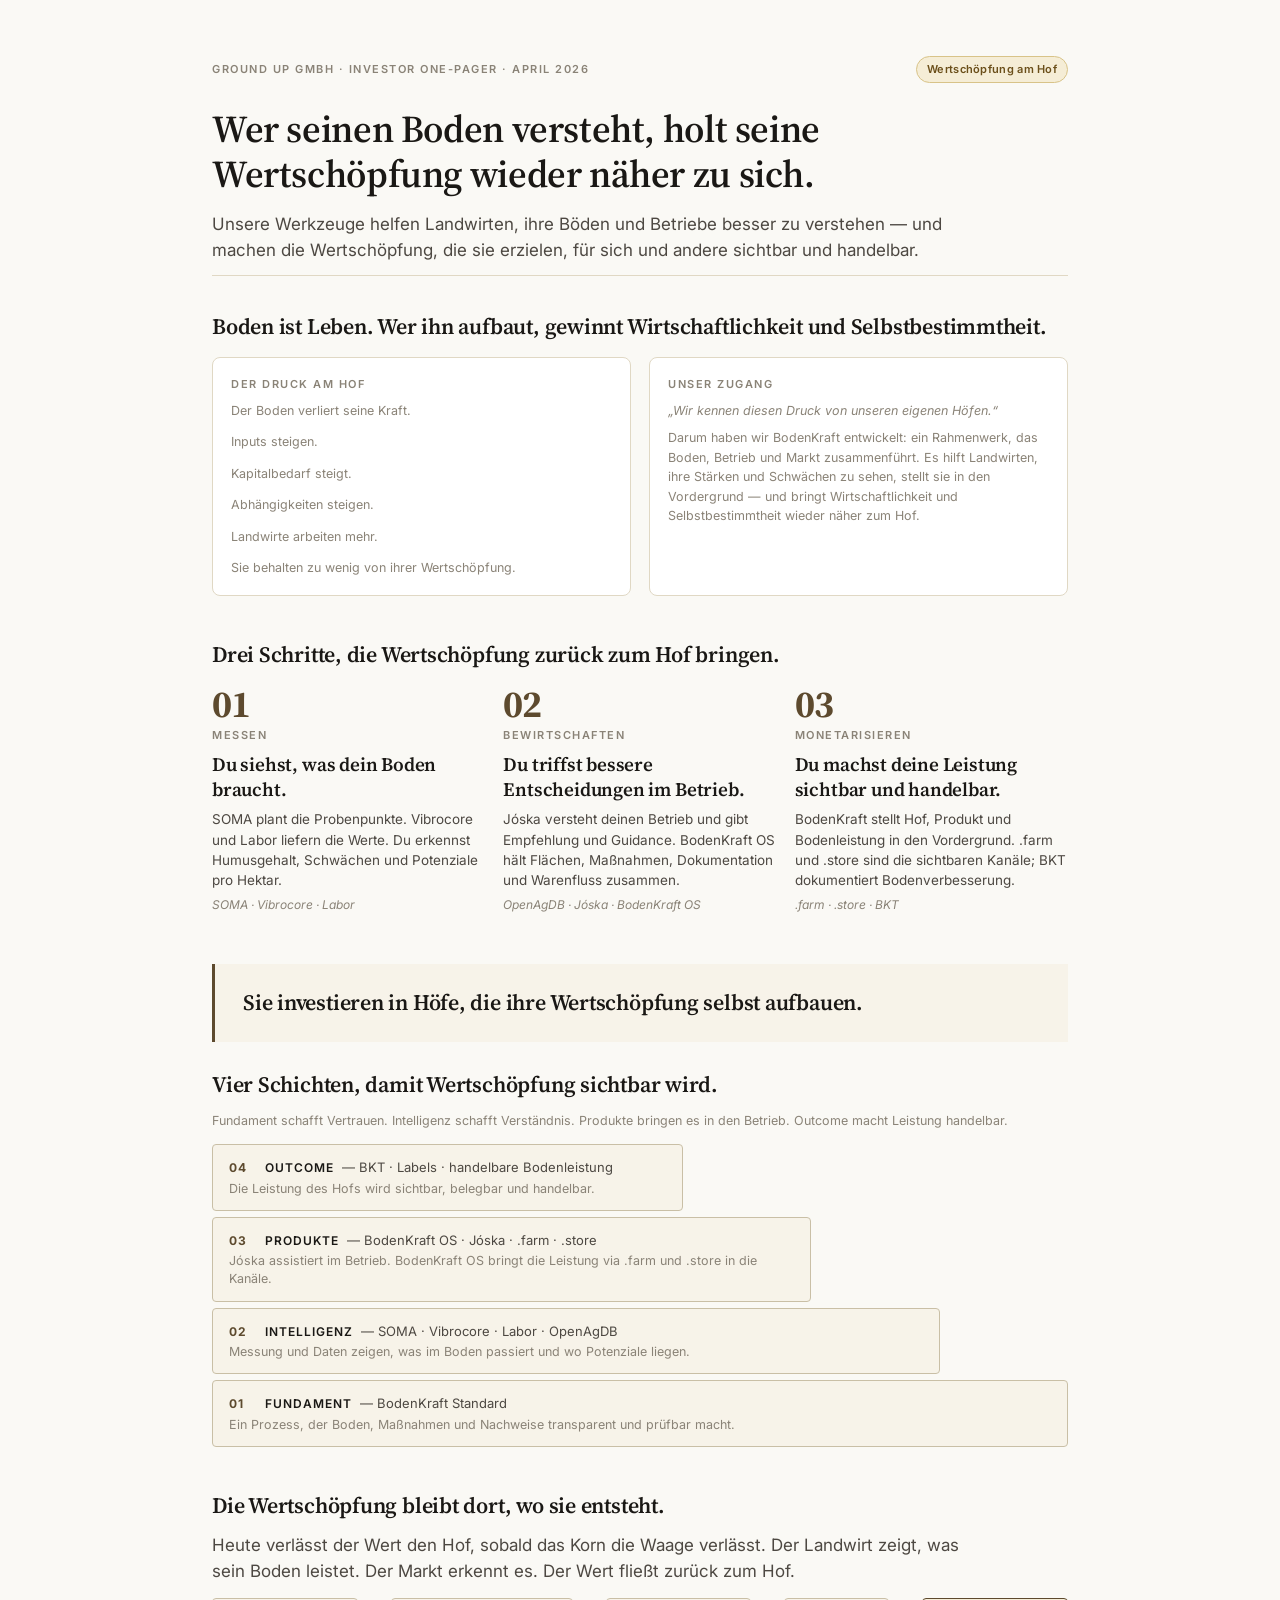
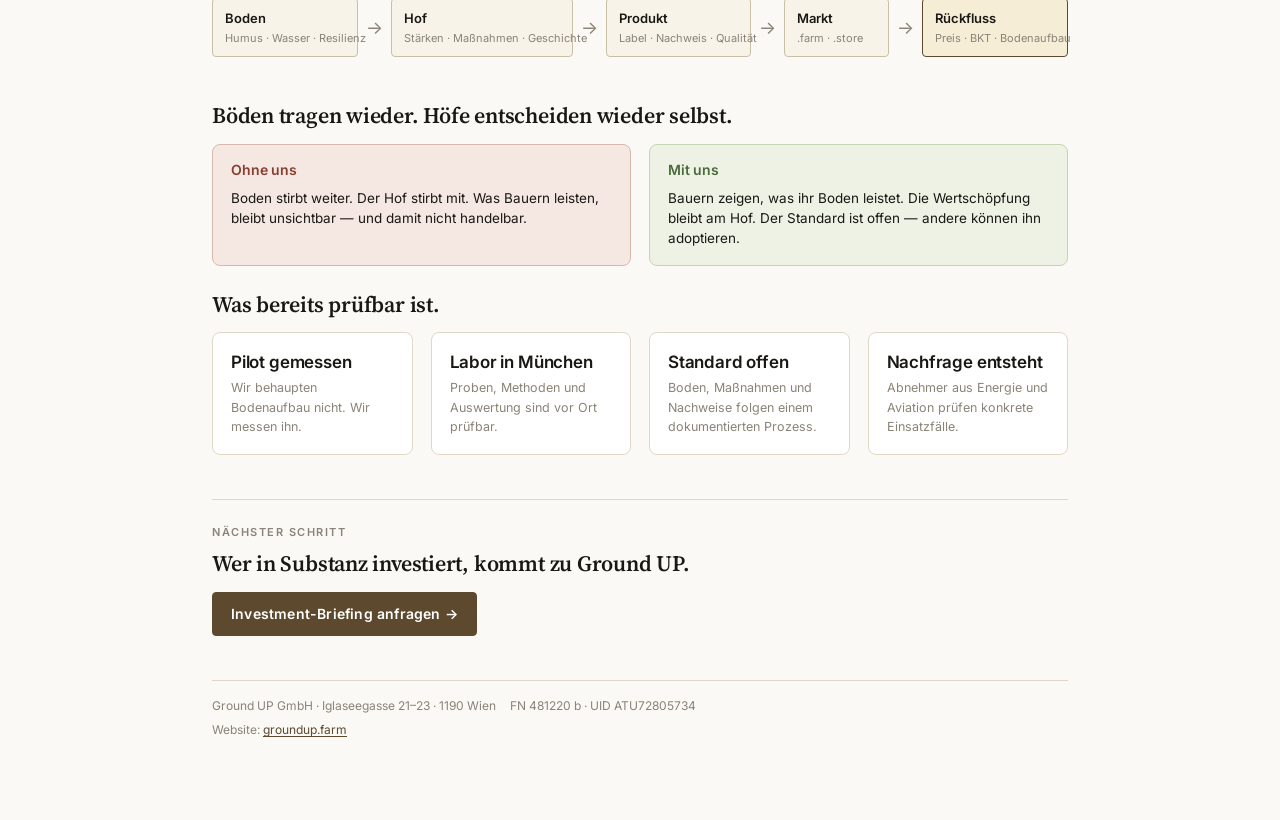
==== commit 5be051fd: "refactor(storybrand): CTA auf eine klare Handlung reduzieren Der zusaetzliche Ticket-/Stack-Satz wur" ====
--- a/storybrand.html
+++ b/storybrand.html
@@ -381,9 +381,8 @@
         <div>
           <div class="meta">N&auml;chster Schritt</div>
           <h2 style="margin-top: 8px;">Wer in Substanz investiert, kommt zu Ground UP.</h2>
-          <p class="lead">Ticket &euro;10 Mio. Stack steht. Standard ist gepflegt. Pilot ist gemessen.</p>
           <p style="margin-top: 14px;">
-            <a href="mailto:franz@groundup.farm?subject=Termsheet-Briefing%20%E2%80%94%20Ground%20UP" class="btn no-print">60-Minuten-Briefing in Wien &rarr;</a>
+            <a href="mailto:franz@groundup.farm?subject=Termsheet-Briefing%20%E2%80%94%20Ground%20UP" class="btn no-print">Investment-Briefing anfragen &rarr;</a>
           </p>
         </div>
       </div>
